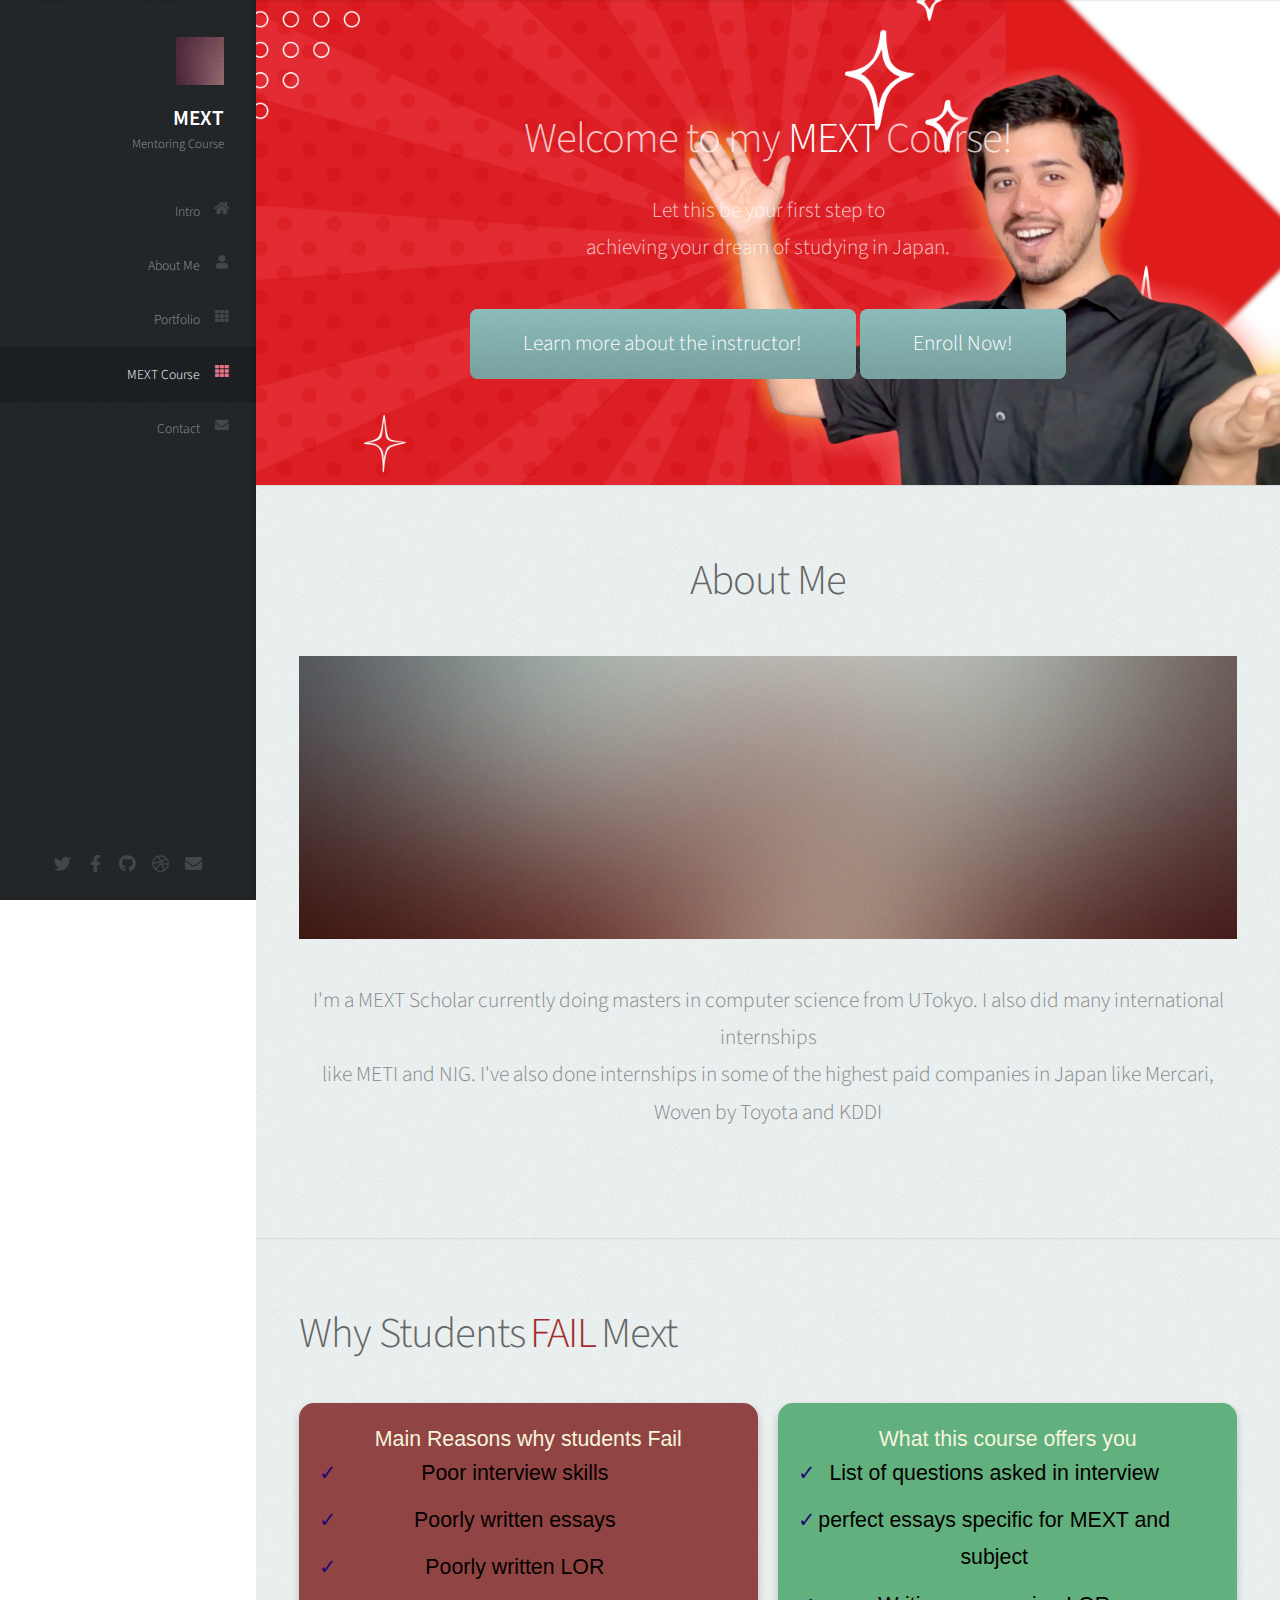
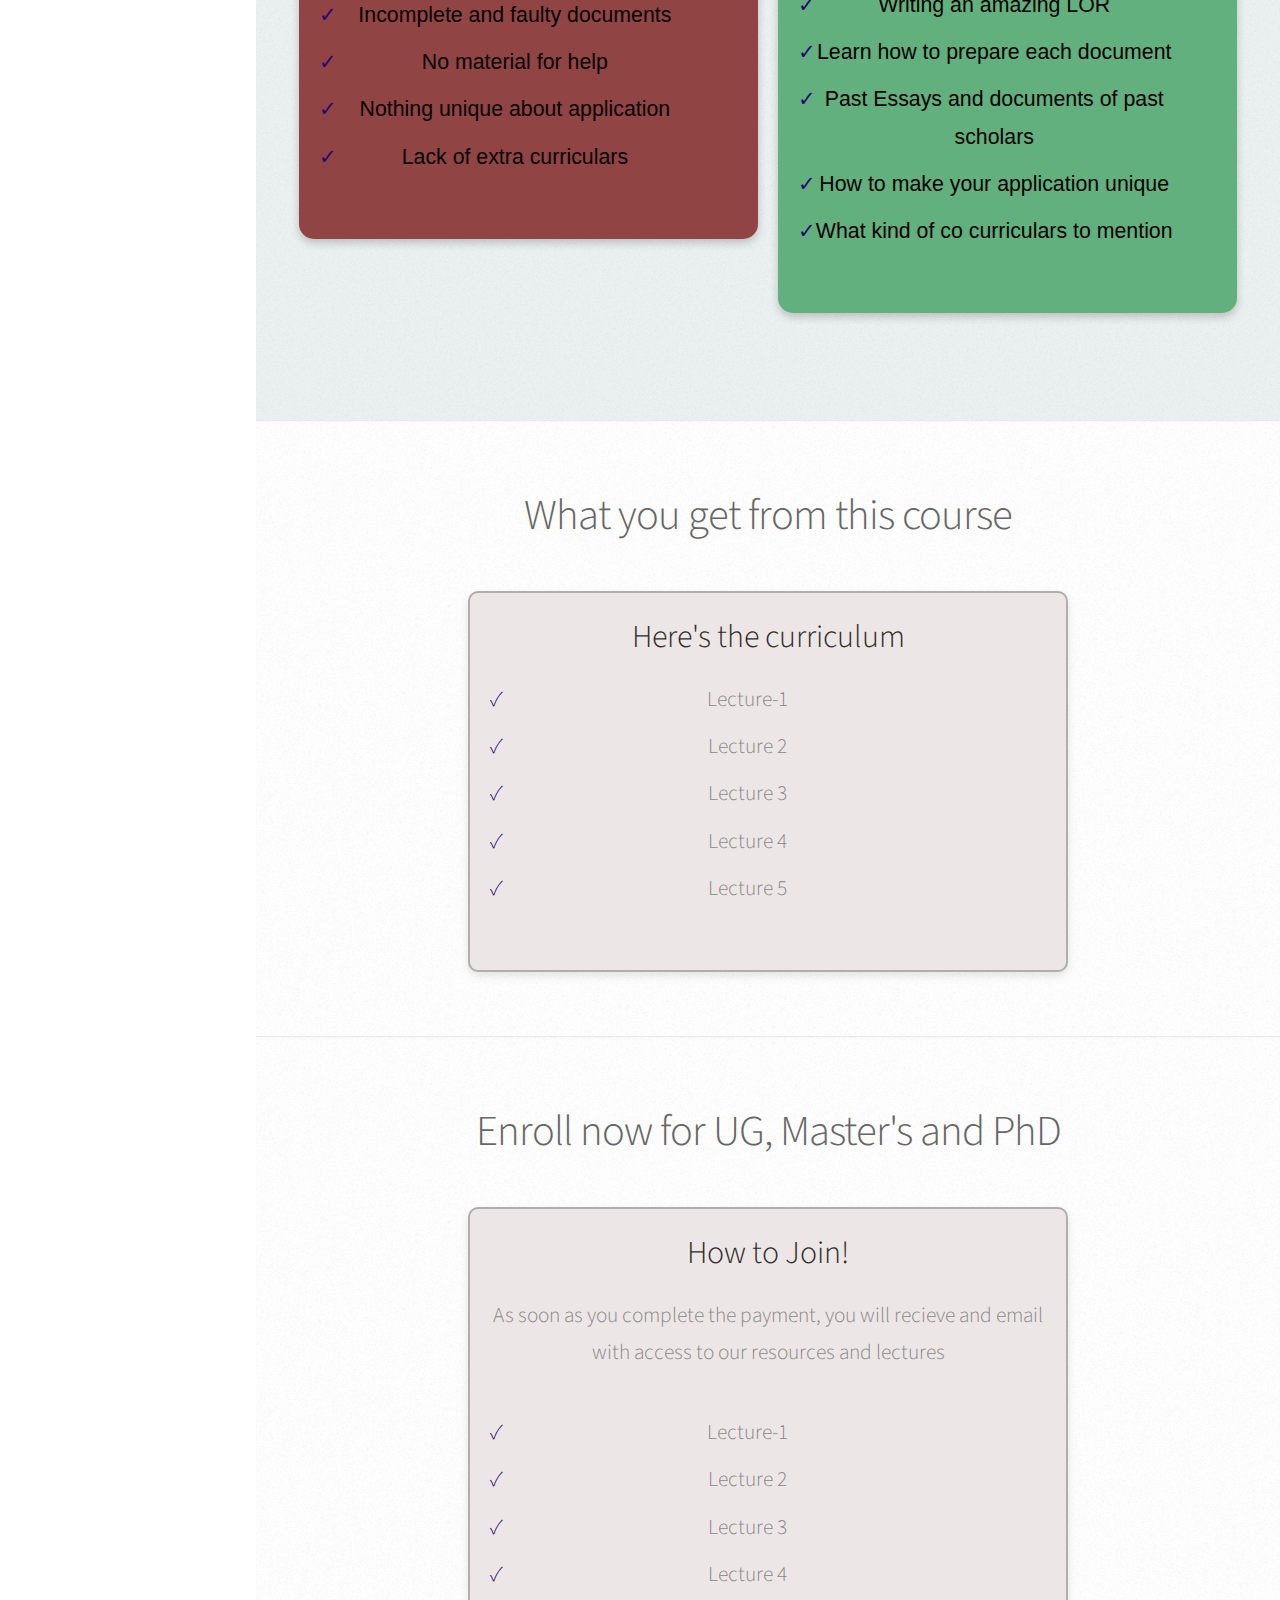
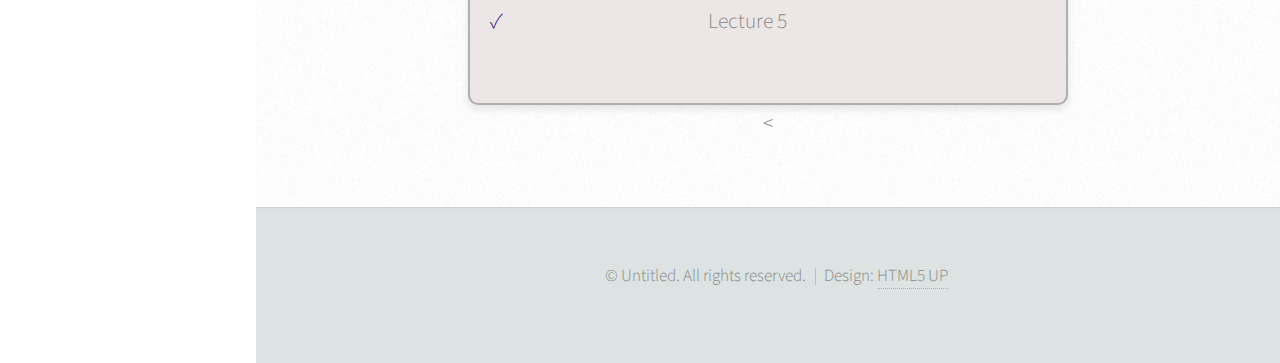
==== index.html @ 56bdb68d "initial commit" ====
<!DOCTYPE HTML>
<!--
	Prologue by HTML5 UP
	html5up.net | @ajlkn
	Free for personal and commercial use under the CCA 3.0 license (html5up.net/license)
-->
<html>
	<head>
		<title>Prologue by HTML5 UP</title>

		<meta charset="utf-8" />
		<meta name="viewport" content="width=device-width, initial-scale=1, user-scalable=no" />
		<link rel="stylesheet" href="assets/css/courses.css"/>
		<link rel="stylesheet" href="assets/css/main.css" />
	</head>
	<body class="is-preload">

		<!-- Header -->
			<div id="header">

				<div class="top">

					<!-- Logo -->
						<div id="logo">
							<span class="image avatar48"><img src="images/avatar.jpg" alt="" /></span>
							<h1 id="title">MEXT</h1>
							<p>Mentoring Course</p>
						</div>

					<!-- Nav -->
						<nav id="nav">
							<ul>
								<li><a href="#top" id="top-link"><span class="icon solid fa-home">Intro</span></a></li>
								<li><a href="#about" id="about-link"><span class="icon solid fa-user">About Me</span></a></li>
								<li><a href="#portfolio" id="portfolio-link"><span class="icon solid fa-th">Portfolio</span></a></li>
								<li><a href="#mextcourse" id="mextcourse"><span class="icon solid fa-th">MEXT Course</span></a></li>
								<li><a href="#contact" id="contact-link"><span class="icon solid fa-envelope">Contact</span></a></li>
							</ul>
						</nav>

				</div>

				<div class="bottom">

					<!-- Social Icons -->
						<ul class="icons">
							<li><a href="#" class="icon brands fa-twitter"><span class="label">Twitter</span></a></li>
							<li><a href="#" class="icon brands fa-facebook-f"><span class="label">Facebook</span></a></li>
							<li><a href="#" class="icon brands fa-github"><span class="label">Github</span></a></li>
							<li><a href="#" class="icon brands fa-dribbble"><span class="label">Dribbble</span></a></li>
							<li><a href="#" class="icon solid fa-envelope"><span class="label">Email</span></a></li>
						</ul>

				</div>

			</div>

		<!-- Main -->
			<div id="main">

				<!-- Intro -->
					<section id="top" class="one dark cover">
						<div class="container">

							<header>
								<h2 class="alt">Welcome to my <strong>MEXT</strong> Course!<br />
								 </h2>
								<p>Let this be your first step to<br />
								achieving your dream of studying in Japan.</p>
							</header>

							<footer>
								<a href="#about" class="button scrolly">Learn more about the instructor!</a> 
								<a href="#enroll" class="button scrolly">Enroll Now!</a> 
								<!--enroll now ka button-->
							</footer>

						</div>
					</section>
				
				<!-- About Me -->
				<section id="about" class="three">
					<div class="container">

						<header>
							<h2>About Me</h2>
						</header>

						<a href="#" class="image featured"><img src="images/pic08.jpg" alt="" /></a>
						<p> I'm a MEXT Scholar currently doing masters in computer science from UTokyo. I also did many international internships <br>
						like METI and NIG. I've also done internships in some of the highest paid companies in Japan like Mercari, Woven by Toyota and KDDI</p>


					</div>
				</section>

				<!-- Portfolio -->
					<!-- <section id="portfolio" class="two">
						<div class="container">

							<header>
								<h2>Buy The Course</h2>
							</header>

							<p>Vitae natoque dictum etiam semper magnis enim feugiat convallis convallis
							egestas rhoncus ridiculus in quis risus amet curabitur tempor orci penatibus.
							Tellus erat mauris ipsum fermentum etiam vivamus eget. Nunc nibh morbi quis
							fusce hendrerit lacus ridiculus.</p>

							<div class="row">
								<div class="col-4 col-12-mobile">
									<article class="item">
										<a href="#" class="image fit"><img src="images/pic02.jpg" alt="" /></a>
										<header>
											<h3>Application Form</h3>
										</header>
									</article>
									<article class="item">
										<a href="#" class="image fit"><img src="images/pic03.jpg" alt="" /></a>
										<header>
											<h3>LOR's</h3>
										</header>
									</article>
								</div>
								<div class="col-4 col-12-mobile">
									<article class="item">
										<a href="#" class="image fit"><img src="images/pic04.jpg" alt="" /></a>
										<header>
											<h3>Written exam prep</h3>
										</header>
									</article>
									<article class="item">
										<a href="#" class="image fit"><img src="images/pic05.jpg" alt="" /></a>
										<header>
											<h3>Interview prep</h3>
										</header>
									</article>
								</div>
								<div class="col-4 col-12-mobile">
									<article class="item">
										<a href="#" class="image fit"><img src="images/pic06.jpg" alt="" /></a>
										<header>
											<h3>Essays of past scholars</h3>
										</header>
									</article>
									<article class="item">
										<a href="#" class="image fit"><img src="images/pic07.jpg" alt="" /></a>
										<header>
											<h3>Doubt Sessions!</h3>
										</header>
									</article>
								</div>
							</div>

						</div>
					</section> -->
				
				<!-- Types of Courses -->
					<section id = "mextcourse"class = "three">
						<div class = "container">
							<header>
								<div class="headline-fail">
									<h2> Why Students <h2 style="color: brown;">FAIL</h2><h2>Mext </h2>
								</div>
								<br>
									<div class ="container-fail">
										<div class ="ug-course" id="ug-course-id-1" style=" background-color: rgb(145, 68, 68);">
											<h4 style="color: beige;"> Main Reasons why students Fail</h4>
											

											<div class="content">
												<ul class="checkmark-list">
													<li>Poor interview skills</li>
													<li>Poorly written essays</li>
													<li>Poorly written LOR</li>
													<li>Incomplete and faulty documents</li>
													<li>No material for help</li>
													<li>Nothing unique about application</li>
													<li>Lack of extra curriculars</li>
												</ul>
											</div>
										</div>

									

									
										<div class ="ug-course" id="ug-course-id-2" style=" background-color: rgb(97, 176, 126);">
											<h4 style="color: beige;"> What this course offers you</h4>

											<div class="content">
												<ul class="checkmark-list">
													<li>List of questions asked in interview</li>
													<li>perfect essays specific for MEXT and subject</li>
													<li>Writing an amazing LOR</li>
													<li>Learn how to prepare each document</li>
													<li>Past Essays and documents of past scholars</li>
													<li>How to make your application unique</li>
													<li>What kind of co curriculars to mention</li>
												</ul>
											</div>
										</div>
									</div>

									
									

									
								
								
								
							</header>
						</div>

					</section>

				

				<!-- Contact -->
					<!-- <section id="contact" class="four">
						<div class="container">

							<header>
								<h2>Contact</h2>
							</header>

							<p>Elementum sem parturient nulla quam placerat viverra
							mauris non cum elit tempus ullamcorper dolor. Libero rutrum ut lacinia
							donec curae mus. Eleifend id porttitor ac ultricies lobortis sem nunc
							orci ridiculus faucibus a consectetur. Porttitor curae mauris urna mi dolor.</p>

							<form method="post" action="#">
								<div class="row">
									<div class="col-6 col-12-mobile"><input type="text" name="name" placeholder="Name" /></div>
									<div class="col-6 col-12-mobile"><input type="text" name="email" placeholder="Email" /></div>
									<div class="col-12">
										<textarea name="message" placeholder="Message"></textarea>
									</div>
									<div class="col-12">
										<input type="submit" value="Send Message" />
									</div>
								</div>
							</form>

						</div>
					</section> -->

				<!-- Course Curriculum-->
					<section id = "features" class="five">
						<div class="container">
							<header>
								<h2>What you get from this course</h2>
							</header>
								
									<div class ="features-list" id="" style=" background-color: rgb(237, 230, 230);">
										<h3 style="color: rgb(45, 45, 39);"> Here's the curriculum</h3>
										

										<div class="content">
											<ul class="checkmark-list">
												<li>Lecture-1</li>
												<li>Lecture 2</li>
												<li>Lecture 3</li>
												<li>Lecture 4</li>
												<li>Lecture 5</li>
											</ul>
										</div>
									</div>
							
							
							


						</div>

						<!--also post youtube link to module 1 here-->


					</section>
				
				<!-- Enroll Now-->
					<section id ="enroll" class="six">
						<div class="container">
							<header>
								<h2>Enroll now for UG, Master's and PhD</h2>
							</header>
								
									<div class ="features-list" id="" style=" background-color: rgb(237, 230, 230);">
										<h3 style="color: rgb(45, 45, 39);"> How to Join!</h3>

										<p> As soon as you complete the payment, you will recieve and email with access to our resources and lectures</p>
										

										<div class="content">
											<ul class="checkmark-list">
												<li>Lecture-1</li>
												<li>Lecture 2</li>
												<li>Lecture 3</li>
												<li>Lecture 4</li>
												<li>Lecture 5</li>
											</ul>
										</div>
									</div>
							
							


						</div>

						<

					</section>

			</div>

		<!-- Footer -->
			<div id="footer">

				<!-- Copyright -->
					<ul class="copyright">
						<li>&copy; Untitled. All rights reserved.</li><li>Design: <a href="http://html5up.net">HTML5 UP</a></li>
					</ul>

			</div>

		<!-- Scripts -->
			<script src="assets/js/jquery.min.js"></script>
			<script src="assets/js/jquery.scrolly.min.js"></script>
			<script src="assets/js/jquery.scrollex.min.js"></script>
			<script src="assets/js/browser.min.js"></script>
			<script src="assets/js/breakpoints.min.js"></script>
			<script src="assets/js/util.js"></script>
			<script src="assets/js/main.js"></script>
			

	</body>
</html>
---- assets/css/courses.css ----
.ug-course{
            height: 60%;
            width: 50%;
            background-color: rgb(207, 203, 203);
            border-radius: 15px;
            box-shadow: 0 4px 8px rgba(0, 0, 0, 0.2);
            padding: 20px;
            color: rgb(4, 0, 0);
            font-family: Arial, sans-serif;
            justify-content: center;
            
}

.checkmark-list {
    list-style: none;
    padding: 0;
    width: 100%;
}

.headline-fail {
    display: flex;
    align-items: center;
    gap: 5px;
}

.checkmark-list li {
    height: 25%;
    width:90%;
    position: relative;
    padding-left: 15px;
    margin-bottom: 10px;
}



.checkmark-list li::before {
    content: '\2713'; /* Unicode character for check mark */
    position: absolute;
    left: 0;
    color: rgb(37, 4, 119); /* You can change the color to your preference */
}

.container-fail {
    display: flex;
    gap: 20px; /* Space between the two divs */
    justify-content: center;
    align-items: flex-start; /* Align items to the top */
}

.features-list {
    background-color: #f4f1f1f1; /* light grey shade */
    border: 2px solid #68656571; /* light border */
    border-radius: 10px; /* rounded corners */
    padding: 20px; /* space inside the box */
    max-width: 600px; /* limit the width */
    margin: 0 auto; /* center the element */
    box-shadow: 0 4px 8px rgba(0, 0, 0, 0.1); /* add subtle shadow */
    text-align: center; /* center the text */
}

.features-list h3 {
    color: beige;
    margin-bottom: 20px; /* space below the header */
}
---- assets/css/main.css ----
@import url("fontawesome-all.min.css");
@import url("https://fonts.googleapis.com/css?family=Source+Sans+Pro:300,300italic,400,600");

/*
	Prologue by HTML5 UP
	html5up.net | @ajlkn
	Free for personal and commercial use under the CCA 3.0 license (html5up.net/license)
*/

html, body, div, span, applet, object,
iframe, h1, h2, h3, h4, h5, h6, p, blockquote,
pre, a, abbr, acronym, address, big, cite,
code, del, dfn, em, img, ins, kbd, q, s, samp,
small, strike, strong, sub, sup, tt, var, b,
u, i, center, dl, dt, dd, ol, ul, li, fieldset,
form, label, legend, table, caption, tbody,
tfoot, thead, tr, th, td, article, aside,
canvas, details, embed, figure, figcaption,
footer, header, hgroup, menu, nav, output, ruby,
section, summary, time, mark, audio, video {
	margin: 0;
	padding: 0;
	border: 0;
	font-size: 100%;
	font: inherit;
	vertical-align: baseline;}

article, aside, details, figcaption, figure,
footer, header, hgroup, menu, nav, section {
	display: block;}

body {
	line-height: 1;
}

ol, ul {
	list-style: none;
}

blockquote, q {
	quotes: none;
}

	blockquote:before, blockquote:after, q:before, q:after {
		content: '';
		content: none;
	}

table {
	border-collapse: collapse;
	border-spacing: 0;
}

body {
	-webkit-text-size-adjust: none;
}

mark {
	background-color: transparent;
	color: inherit;
}

input::-moz-focus-inner {
	border: 0;
	padding: 0;
}

input, select, textarea {
	-moz-appearance: none;
	-webkit-appearance: none;
	-ms-appearance: none;
	appearance: none;
}

/* Basic */

	html {
		box-sizing: border-box;
	}

	*, *:before, *:after {
		box-sizing: inherit;
	}

	body {
		background: #fff;
		font-family: 'Source Sans Pro', sans-serif;
		font-size: 19pt;
		font-weight: 300;
		line-height: 1.75em;
		color: #888;
	}

		body.is-preload *, body.is-preload *:before, body.is-preload *:after {
			-moz-animation: none !important;
			-webkit-animation: none !important;
			-ms-animation: none !important;
			animation: none !important;
			-moz-transition: none !important;
			-webkit-transition: none !important;
			-ms-transition: none !important;
			transition: none !important;
		}

	input, textarea, select {
		font-family: 'Source Sans Pro', sans-serif;
		font-size: 19pt;
		font-weight: 300;
		line-height: 1.75em;
		color: #888;
	}

	h1, h2, h3, h4, h5, h6 {
		font-weight: 300;
		color: #666;
		line-height: 1.5em;
	}

	h1 a, h2 a, h3 a, h4 a, h5 a, h6 a {
		color: inherit;
		text-decoration: none;
	}

		h1 a strong, h2 a strong, h3 a strong, h4 a strong, h5 a strong, h6 a strong {
			color: #333;
		}

	h2 {
		font-size: 2em;
		letter-spacing: -1px;
	}

		h2.alt {
			color: #888;
		}

			h2.alt strong {
				color: #666;
			}

	h3 {
		font-size: 1.5em;
	}

	header {
		margin: 0 0 2em 0;
	}

		header > p {
			margin: 1em 0 0 0;
		}

	footer {
		margin: 2em 0 0 0;
	}

	strong, b {
		font-weight: 300;
		color: #666;
	}

	em, i {
		font-style: italic;
	}

	a {
		text-decoration: none;
		color: inherit;
		border-bottom: dotted 1px rgba(128, 128, 128, 0.5);
		-moz-transition: color 0.35s ease-in-out, border-bottom-color 0.35s ease-in-out;
		-webkit-transition: color 0.35s ease-in-out, border-bottom-color 0.35s ease-in-out;
		-ms-transition: color 0.35s ease-in-out, border-bottom-color 0.35s ease-in-out;
		transition: color 0.35s ease-in-out, border-bottom-color 0.35s ease-in-out;
		outline: 0;
	}

		a:hover {
			color: #E27689;
			border-bottom-color: rgba(255, 255, 255, 0);
		}

	sub {
		position: relative;
		top: 0.5em;
		font-size: 0.8em;
	}

	sup {
		position: relative;
		top: -0.5em;
		font-size: 0.8em;
	}

	hr {
		border: 0;
		border-top: solid 1px #ddd;
	}

	blockquote {
		border-left: solid 0.5em #ddd;
		padding: 1em 0 1em 2em;
		font-style: italic;
	}

	p, ul, ol, dl, table {
		margin-bottom: 2em;
	}

	br.clear {
		clear: both;
	}

/* Container */

	.container {
		margin: 0 auto;
		max-width: 100%;
		width: 1400px;
	}

		@media screen and (min-width: 961px) and (max-width: 1880px) {

			.container {
				width: 1200px;
			}

		}

		@media screen and (min-width: 961px) and (max-width: 1620px) {

			.container {
				width: 960px;
			}

		}

		@media screen and (min-width: 961px) and (max-width: 1320px) {

			.container {
				width: 100%;
			}

		}

		@media screen and (max-width: 960px) {

			.container {
				width: 100%;
			}

		}

		@media screen and (max-width: 736px) {

			.container {
				width: 100%;
			}

		}

/* Row */

	.row {
		display: flex;
		flex-wrap: wrap;
		box-sizing: border-box;
		align-items: stretch;
	}

		.row > * {
			box-sizing: border-box;
		}

		.row.gtr-uniform > * > :last-child {
			margin-bottom: 0;
		}

		.row.aln-left {
			justify-content: flex-start;
		}

		.row.aln-center {
			justify-content: center;
		}

		.row.aln-right {
			justify-content: flex-end;
		}

		.row.aln-top {
			align-items: flex-start;
		}

		.row.aln-middle {
			align-items: center;
		}

		.row.aln-bottom {
			align-items: flex-end;
		}

		.row > .imp {
			order: -1;
		}

		.row > .col-1 {
			width: 8.33333%;
		}

		.row > .off-1 {
			margin-left: 8.33333%;
		}

		.row > .col-2 {
			width: 16.66667%;
		}

		.row > .off-2 {
			margin-left: 16.66667%;
		}

		.row > .col-3 {
			width: 25%;
		}

		.row > .off-3 {
			margin-left: 25%;
		}

		.row > .col-4 {
			width: 33.33333%;
		}

		.row > .off-4 {
			margin-left: 33.33333%;
		}

		.row > .col-5 {
			width: 41.66667%;
		}

		.row > .off-5 {
			margin-left: 41.66667%;
		}

		.row > .col-6 {
			width: 50%;
		}

		.row > .off-6 {
			margin-left: 50%;
		}

		.row > .col-7 {
			width: 58.33333%;
		}

		.row > .off-7 {
			margin-left: 58.33333%;
		}

		.row > .col-8 {
			width: 66.66667%;
		}

		.row > .off-8 {
			margin-left: 66.66667%;
		}

		.row > .col-9 {
			width: 75%;
		}

		.row > .off-9 {
			margin-left: 75%;
		}

		.row > .col-10 {
			width: 83.33333%;
		}

		.row > .off-10 {
			margin-left: 83.33333%;
		}

		.row > .col-11 {
			width: 91.66667%;
		}

		.row > .off-11 {
			margin-left: 91.66667%;
		}

		.row > .col-12 {
			width: 100%;
		}

		.row > .off-12 {
			margin-left: 100%;
		}

		.row.gtr-0 {
			margin-top: 0px;
			margin-left: 0px;
		}

			.row.gtr-0 > * {
				padding: 0px 0 0 0px;
			}

			.row.gtr-0.gtr-uniform {
				margin-top: 0px;
			}

				.row.gtr-0.gtr-uniform > * {
					padding-top: 0px;
				}

		.row.gtr-25 {
			margin-top: -10px;
			margin-left: -10px;
		}

			.row.gtr-25 > * {
				padding: 10px 0 0 10px;
			}

			.row.gtr-25.gtr-uniform {
				margin-top: -10px;
			}

				.row.gtr-25.gtr-uniform > * {
					padding-top: 10px;
				}

		.row.gtr-50 {
			margin-top: -20px;
			margin-left: -20px;
		}

			.row.gtr-50 > * {
				padding: 20px 0 0 20px;
			}

			.row.gtr-50.gtr-uniform {
				margin-top: -20px;
			}

				.row.gtr-50.gtr-uniform > * {
					padding-top: 20px;
				}

		.row {
			margin-top: -40px;
			margin-left: -40px;
		}

			.row > * {
				padding: 40px 0 0 40px;
			}

			.row.gtr-uniform {
				margin-top: -40px;
			}

				.row.gtr-uniform > * {
					padding-top: 40px;
				}

		.row.gtr-150 {
			margin-top: -60px;
			margin-left: -60px;
		}

			.row.gtr-150 > * {
				padding: 60px 0 0 60px;
			}

			.row.gtr-150.gtr-uniform {
				margin-top: -60px;
			}

				.row.gtr-150.gtr-uniform > * {
					padding-top: 60px;
				}

		.row.gtr-200 {
			margin-top: -80px;
			margin-left: -80px;
		}

			.row.gtr-200 > * {
				padding: 80px 0 0 80px;
			}

			.row.gtr-200.gtr-uniform {
				margin-top: -80px;
			}

				.row.gtr-200.gtr-uniform > * {
					padding-top: 80px;
				}

		@media screen and (min-width: 961px) and (max-width: 1880px) {

			.row {
				display: flex;
				flex-wrap: wrap;
				box-sizing: border-box;
				align-items: stretch;
			}

				.row > * {
					box-sizing: border-box;
				}

				.row.gtr-uniform > * > :last-child {
					margin-bottom: 0;
				}

				.row.aln-left {
					justify-content: flex-start;
				}

				.row.aln-center {
					justify-content: center;
				}

				.row.aln-right {
					justify-content: flex-end;
				}

				.row.aln-top {
					align-items: flex-start;
				}

				.row.aln-middle {
					align-items: center;
				}

				.row.aln-bottom {
					align-items: flex-end;
				}

				.row > .imp-wide {
					order: -1;
				}

				.row > .col-1-wide {
					width: 8.33333%;
				}

				.row > .off-1-wide {
					margin-left: 8.33333%;
				}

				.row > .col-2-wide {
					width: 16.66667%;
				}

				.row > .off-2-wide {
					margin-left: 16.66667%;
				}

				.row > .col-3-wide {
					width: 25%;
				}

				.row > .off-3-wide {
					margin-left: 25%;
				}

				.row > .col-4-wide {
					width: 33.33333%;
				}

				.row > .off-4-wide {
					margin-left: 33.33333%;
				}

				.row > .col-5-wide {
					width: 41.66667%;
				}

				.row > .off-5-wide {
					margin-left: 41.66667%;
				}

				.row > .col-6-wide {
					width: 50%;
				}

				.row > .off-6-wide {
					margin-left: 50%;
				}

				.row > .col-7-wide {
					width: 58.33333%;
				}

				.row > .off-7-wide {
					margin-left: 58.33333%;
				}

				.row > .col-8-wide {
					width: 66.66667%;
				}

				.row > .off-8-wide {
					margin-left: 66.66667%;
				}

				.row > .col-9-wide {
					width: 75%;
				}

				.row > .off-9-wide {
					margin-left: 75%;
				}

				.row > .col-10-wide {
					width: 83.33333%;
				}

				.row > .off-10-wide {
					margin-left: 83.33333%;
				}

				.row > .col-11-wide {
					width: 91.66667%;
				}

				.row > .off-11-wide {
					margin-left: 91.66667%;
				}

				.row > .col-12-wide {
					width: 100%;
				}

				.row > .off-12-wide {
					margin-left: 100%;
				}

				.row.gtr-0 {
					margin-top: 0px;
					margin-left: 0px;
				}

					.row.gtr-0 > * {
						padding: 0px 0 0 0px;
					}

					.row.gtr-0.gtr-uniform {
						margin-top: 0px;
					}

						.row.gtr-0.gtr-uniform > * {
							padding-top: 0px;
						}

				.row.gtr-25 {
					margin-top: -10px;
					margin-left: -10px;
				}

					.row.gtr-25 > * {
						padding: 10px 0 0 10px;
					}

					.row.gtr-25.gtr-uniform {
						margin-top: -10px;
					}

						.row.gtr-25.gtr-uniform > * {
							padding-top: 10px;
						}

				.row.gtr-50 {
					margin-top: -20px;
					margin-left: -20px;
				}

					.row.gtr-50 > * {
						padding: 20px 0 0 20px;
					}

					.row.gtr-50.gtr-uniform {
						margin-top: -20px;
					}

						.row.gtr-50.gtr-uniform > * {
							padding-top: 20px;
						}

				.row {
					margin-top: -40px;
					margin-left: -40px;
				}

					.row > * {
						padding: 40px 0 0 40px;
					}

					.row.gtr-uniform {
						margin-top: -40px;
					}

						.row.gtr-uniform > * {
							padding-top: 40px;
						}

				.row.gtr-150 {
					margin-top: -60px;
					margin-left: -60px;
				}

					.row.gtr-150 > * {
						padding: 60px 0 0 60px;
					}

					.row.gtr-150.gtr-uniform {
						margin-top: -60px;
					}

						.row.gtr-150.gtr-uniform > * {
							padding-top: 60px;
						}

				.row.gtr-200 {
					margin-top: -80px;
					margin-left: -80px;
				}

					.row.gtr-200 > * {
						padding: 80px 0 0 80px;
					}

					.row.gtr-200.gtr-uniform {
						margin-top: -80px;
					}

						.row.gtr-200.gtr-uniform > * {
							padding-top: 80px;
						}

		}

		@media screen and (min-width: 961px) and (max-width: 1620px) {

			.row {
				display: flex;
				flex-wrap: wrap;
				box-sizing: border-box;
				align-items: stretch;
			}

				.row > * {
					box-sizing: border-box;
				}

				.row.gtr-uniform > * > :last-child {
					margin-bottom: 0;
				}

				.row.aln-left {
					justify-content: flex-start;
				}

				.row.aln-center {
					justify-content: center;
				}

				.row.aln-right {
					justify-content: flex-end;
				}

				.row.aln-top {
					align-items: flex-start;
				}

				.row.aln-middle {
					align-items: center;
				}

				.row.aln-bottom {
					align-items: flex-end;
				}

				.row > .imp-normal {
					order: -1;
				}

				.row > .col-1-normal {
					width: 8.33333%;
				}

				.row > .off-1-normal {
					margin-left: 8.33333%;
				}

				.row > .col-2-normal {
					width: 16.66667%;
				}

				.row > .off-2-normal {
					margin-left: 16.66667%;
				}

				.row > .col-3-normal {
					width: 25%;
				}

				.row > .off-3-normal {
					margin-left: 25%;
				}

				.row > .col-4-normal {
					width: 33.33333%;
				}

				.row > .off-4-normal {
					margin-left: 33.33333%;
				}

				.row > .col-5-normal {
					width: 41.66667%;
				}

				.row > .off-5-normal {
					margin-left: 41.66667%;
				}

				.row > .col-6-normal {
					width: 50%;
				}

				.row > .off-6-normal {
					margin-left: 50%;
				}

				.row > .col-7-normal {
					width: 58.33333%;
				}

				.row > .off-7-normal {
					margin-left: 58.33333%;
				}

				.row > .col-8-normal {
					width: 66.66667%;
				}

				.row > .off-8-normal {
					margin-left: 66.66667%;
				}

				.row > .col-9-normal {
					width: 75%;
				}

				.row > .off-9-normal {
					margin-left: 75%;
				}

				.row > .col-10-normal {
					width: 83.33333%;
				}

				.row > .off-10-normal {
					margin-left: 83.33333%;
				}

				.row > .col-11-normal {
					width: 91.66667%;
				}

				.row > .off-11-normal {
					margin-left: 91.66667%;
				}

				.row > .col-12-normal {
					width: 100%;
				}

				.row > .off-12-normal {
					margin-left: 100%;
				}

				.row.gtr-0 {
					margin-top: 0px;
					margin-left: 0px;
				}

					.row.gtr-0 > * {
						padding: 0px 0 0 0px;
					}

					.row.gtr-0.gtr-uniform {
						margin-top: 0px;
					}

						.row.gtr-0.gtr-uniform > * {
							padding-top: 0px;
						}

				.row.gtr-25 {
					margin-top: -10px;
					margin-left: -10px;
				}

					.row.gtr-25 > * {
						padding: 10px 0 0 10px;
					}

					.row.gtr-25.gtr-uniform {
						margin-top: -10px;
					}

						.row.gtr-25.gtr-uniform > * {
							padding-top: 10px;
						}

				.row.gtr-50 {
					margin-top: -20px;
					margin-left: -20px;
				}

					.row.gtr-50 > * {
						padding: 20px 0 0 20px;
					}

					.row.gtr-50.gtr-uniform {
						margin-top: -20px;
					}

						.row.gtr-50.gtr-uniform > * {
							padding-top: 20px;
						}

				.row {
					margin-top: -40px;
					margin-left: -40px;
				}

					.row > * {
						padding: 40px 0 0 40px;
					}

					.row.gtr-uniform {
						margin-top: -40px;
					}

						.row.gtr-uniform > * {
							padding-top: 40px;
						}

				.row.gtr-150 {
					margin-top: -60px;
					margin-left: -60px;
				}

					.row.gtr-150 > * {
						padding: 60px 0 0 60px;
					}

					.row.gtr-150.gtr-uniform {
						margin-top: -60px;
					}

						.row.gtr-150.gtr-uniform > * {
							padding-top: 60px;
						}

				.row.gtr-200 {
					margin-top: -80px;
					margin-left: -80px;
				}

					.row.gtr-200 > * {
						padding: 80px 0 0 80px;
					}

					.row.gtr-200.gtr-uniform {
						margin-top: -80px;
					}

						.row.gtr-200.gtr-uniform > * {
							padding-top: 80px;
						}

		}

		@media screen and (min-width: 961px) and (max-width: 1320px) {

			.row {
				display: flex;
				flex-wrap: wrap;
				box-sizing: border-box;
				align-items: stretch;
			}

				.row > * {
					box-sizing: border-box;
				}

				.row.gtr-uniform > * > :last-child {
					margin-bottom: 0;
				}

				.row.aln-left {
					justify-content: flex-start;
				}

				.row.aln-center {
					justify-content: center;
				}

				.row.aln-right {
					justify-content: flex-end;
				}

				.row.aln-top {
					align-items: flex-start;
				}

				.row.aln-middle {
					align-items: center;
				}

				.row.aln-bottom {
					align-items: flex-end;
				}

				.row > .imp-narrow {
					order: -1;
				}

				.row > .col-1-narrow {
					width: 8.33333%;
				}

				.row > .off-1-narrow {
					margin-left: 8.33333%;
				}

				.row > .col-2-narrow {
					width: 16.66667%;
				}

				.row > .off-2-narrow {
					margin-left: 16.66667%;
				}

				.row > .col-3-narrow {
					width: 25%;
				}

				.row > .off-3-narrow {
					margin-left: 25%;
				}

				.row > .col-4-narrow {
					width: 33.33333%;
				}

				.row > .off-4-narrow {
					margin-left: 33.33333%;
				}

				.row > .col-5-narrow {
					width: 41.66667%;
				}

				.row > .off-5-narrow {
					margin-left: 41.66667%;
				}

				.row > .col-6-narrow {
					width: 50%;
				}

				.row > .off-6-narrow {
					margin-left: 50%;
				}

				.row > .col-7-narrow {
					width: 58.33333%;
				}

				.row > .off-7-narrow {
					margin-left: 58.33333%;
				}

				.row > .col-8-narrow {
					width: 66.66667%;
				}

				.row > .off-8-narrow {
					margin-left: 66.66667%;
				}

				.row > .col-9-narrow {
					width: 75%;
				}

				.row > .off-9-narrow {
					margin-left: 75%;
				}

				.row > .col-10-narrow {
					width: 83.33333%;
				}

				.row > .off-10-narrow {
					margin-left: 83.33333%;
				}

				.row > .col-11-narrow {
					width: 91.66667%;
				}

				.row > .off-11-narrow {
					margin-left: 91.66667%;
				}

				.row > .col-12-narrow {
					width: 100%;
				}

				.row > .off-12-narrow {
					margin-left: 100%;
				}

				.row.gtr-0 {
					margin-top: 0px;
					margin-left: 0px;
				}

					.row.gtr-0 > * {
						padding: 0px 0 0 0px;
					}

					.row.gtr-0.gtr-uniform {
						margin-top: 0px;
					}

						.row.gtr-0.gtr-uniform > * {
							padding-top: 0px;
						}

				.row.gtr-25 {
					margin-top: -5px;
					margin-left: -5px;
				}

					.row.gtr-25 > * {
						padding: 5px 0 0 5px;
					}

					.row.gtr-25.gtr-uniform {
						margin-top: -5px;
					}

						.row.gtr-25.gtr-uniform > * {
							padding-top: 5px;
						}

				.row.gtr-50 {
					margin-top: -10px;
					margin-left: -10px;
				}

					.row.gtr-50 > * {
						padding: 10px 0 0 10px;
					}

					.row.gtr-50.gtr-uniform {
						margin-top: -10px;
					}

						.row.gtr-50.gtr-uniform > * {
							padding-top: 10px;
						}

				.row {
					margin-top: -20px;
					margin-left: -20px;
				}

					.row > * {
						padding: 20px 0 0 20px;
					}

					.row.gtr-uniform {
						margin-top: -20px;
					}

						.row.gtr-uniform > * {
							padding-top: 20px;
						}

				.row.gtr-150 {
					margin-top: -30px;
					margin-left: -30px;
				}

					.row.gtr-150 > * {
						padding: 30px 0 0 30px;
					}

					.row.gtr-150.gtr-uniform {
						margin-top: -30px;
					}

						.row.gtr-150.gtr-uniform > * {
							padding-top: 30px;
						}

				.row.gtr-200 {
					margin-top: -40px;
					margin-left: -40px;
				}

					.row.gtr-200 > * {
						padding: 40px 0 0 40px;
					}

					.row.gtr-200.gtr-uniform {
						margin-top: -40px;
					}

						.row.gtr-200.gtr-uniform > * {
							padding-top: 40px;
						}

		}

		@media screen and (max-width: 960px) {

			.row {
				display: flex;
				flex-wrap: wrap;
				box-sizing: border-box;
				align-items: stretch;
			}

				.row > * {
					box-sizing: border-box;
				}

				.row.gtr-uniform > * > :last-child {
					margin-bottom: 0;
				}

				.row.aln-left {
					justify-content: flex-start;
				}

				.row.aln-center {
					justify-content: center;
				}

				.row.aln-right {
					justify-content: flex-end;
				}

				.row.aln-top {
					align-items: flex-start;
				}

				.row.aln-middle {
					align-items: center;
				}

				.row.aln-bottom {
					align-items: flex-end;
				}

				.row > .imp-narrower {
					order: -1;
				}

				.row > .col-1-narrower {
					width: 8.33333%;
				}

				.row > .off-1-narrower {
					margin-left: 8.33333%;
				}

				.row > .col-2-narrower {
					width: 16.66667%;
				}

				.row > .off-2-narrower {
					margin-left: 16.66667%;
				}

				.row > .col-3-narrower {
					width: 25%;
				}

				.row > .off-3-narrower {
					margin-left: 25%;
				}

				.row > .col-4-narrower {
					width: 33.33333%;
				}

				.row > .off-4-narrower {
					margin-left: 33.33333%;
				}

				.row > .col-5-narrower {
					width: 41.66667%;
				}

				.row > .off-5-narrower {
					margin-left: 41.66667%;
				}

				.row > .col-6-narrower {
					width: 50%;
				}

				.row > .off-6-narrower {
					margin-left: 50%;
				}

				.row > .col-7-narrower {
					width: 58.33333%;
				}

				.row > .off-7-narrower {
					margin-left: 58.33333%;
				}

				.row > .col-8-narrower {
					width: 66.66667%;
				}

				.row > .off-8-narrower {
					margin-left: 66.66667%;
				}

				.row > .col-9-narrower {
					width: 75%;
				}

				.row > .off-9-narrower {
					margin-left: 75%;
				}

				.row > .col-10-narrower {
					width: 83.33333%;
				}

				.row > .off-10-narrower {
					margin-left: 83.33333%;
				}

				.row > .col-11-narrower {
					width: 91.66667%;
				}

				.row > .off-11-narrower {
					margin-left: 91.66667%;
				}

				.row > .col-12-narrower {
					width: 100%;
				}

				.row > .off-12-narrower {
					margin-left: 100%;
				}

				.row.gtr-0 {
					margin-top: 0px;
					margin-left: 0px;
				}

					.row.gtr-0 > * {
						padding: 0px 0 0 0px;
					}

					.row.gtr-0.gtr-uniform {
						margin-top: 0px;
					}

						.row.gtr-0.gtr-uniform > * {
							padding-top: 0px;
						}

				.row.gtr-25 {
					margin-top: -5px;
					margin-left: -5px;
				}

					.row.gtr-25 > * {
						padding: 5px 0 0 5px;
					}

					.row.gtr-25.gtr-uniform {
						margin-top: -5px;
					}

						.row.gtr-25.gtr-uniform > * {
							padding-top: 5px;
						}

				.row.gtr-50 {
					margin-top: -10px;
					margin-left: -10px;
				}

					.row.gtr-50 > * {
						padding: 10px 0 0 10px;
					}

					.row.gtr-50.gtr-uniform {
						margin-top: -10px;
					}

						.row.gtr-50.gtr-uniform > * {
							padding-top: 10px;
						}

				.row {
					margin-top: -20px;
					margin-left: -20px;
				}

					.row > * {
						padding: 20px 0 0 20px;
					}

					.row.gtr-uniform {
						margin-top: -20px;
					}

						.row.gtr-uniform > * {
							padding-top: 20px;
						}

				.row.gtr-150 {
					margin-top: -30px;
					margin-left: -30px;
				}

					.row.gtr-150 > * {
						padding: 30px 0 0 30px;
					}

					.row.gtr-150.gtr-uniform {
						margin-top: -30px;
					}

						.row.gtr-150.gtr-uniform > * {
							padding-top: 30px;
						}

				.row.gtr-200 {
					margin-top: -40px;
					margin-left: -40px;
				}

					.row.gtr-200 > * {
						padding: 40px 0 0 40px;
					}

					.row.gtr-200.gtr-uniform {
						margin-top: -40px;
					}

						.row.gtr-200.gtr-uniform > * {
							padding-top: 40px;
						}

		}

		@media screen and (max-width: 736px) {

			.row {
				display: flex;
				flex-wrap: wrap;
				box-sizing: border-box;
				align-items: stretch;
			}

				.row > * {
					box-sizing: border-box;
				}

				.row.gtr-uniform > * > :last-child {
					margin-bottom: 0;
				}

				.row.aln-left {
					justify-content: flex-start;
				}

				.row.aln-center {
					justify-content: center;
				}

				.row.aln-right {
					justify-content: flex-end;
				}

				.row.aln-top {
					align-items: flex-start;
				}

				.row.aln-middle {
					align-items: center;
				}

				.row.aln-bottom {
					align-items: flex-end;
				}

				.row > .imp-mobile {
					order: -1;
				}

				.row > .col-1-mobile {
					width: 8.33333%;
				}

				.row > .off-1-mobile {
					margin-left: 8.33333%;
				}

				.row > .col-2-mobile {
					width: 16.66667%;
				}

				.row > .off-2-mobile {
					margin-left: 16.66667%;
				}

				.row > .col-3-mobile {
					width: 25%;
				}

				.row > .off-3-mobile {
					margin-left: 25%;
				}

				.row > .col-4-mobile {
					width: 33.33333%;
				}

				.row > .off-4-mobile {
					margin-left: 33.33333%;
				}

				.row > .col-5-mobile {
					width: 41.66667%;
				}

				.row > .off-5-mobile {
					margin-left: 41.66667%;
				}

				.row > .col-6-mobile {
					width: 50%;
				}

				.row > .off-6-mobile {
					margin-left: 50%;
				}

				.row > .col-7-mobile {
					width: 58.33333%;
				}

				.row > .off-7-mobile {
					margin-left: 58.33333%;
				}

				.row > .col-8-mobile {
					width: 66.66667%;
				}

				.row > .off-8-mobile {
					margin-left: 66.66667%;
				}

				.row > .col-9-mobile {
					width: 75%;
				}

				.row > .off-9-mobile {
					margin-left: 75%;
				}

				.row > .col-10-mobile {
					width: 83.33333%;
				}

				.row > .off-10-mobile {
					margin-left: 83.33333%;
				}

				.row > .col-11-mobile {
					width: 91.66667%;
				}

				.row > .off-11-mobile {
					margin-left: 91.66667%;
				}

				.row > .col-12-mobile {
					width: 100%;
				}

				.row > .off-12-mobile {
					margin-left: 100%;
				}

				.row.gtr-0 {
					margin-top: 0px;
					margin-left: 0px;
				}

					.row.gtr-0 > * {
						padding: 0px 0 0 0px;
					}

					.row.gtr-0.gtr-uniform {
						margin-top: 0px;
					}

						.row.gtr-0.gtr-uniform > * {
							padding-top: 0px;
						}

				.row.gtr-25 {
					margin-top: -5px;
					margin-left: -5px;
				}

					.row.gtr-25 > * {
						padding: 5px 0 0 5px;
					}

					.row.gtr-25.gtr-uniform {
						margin-top: -5px;
					}

						.row.gtr-25.gtr-uniform > * {
							padding-top: 5px;
						}

				.row.gtr-50 {
					margin-top: -10px;
					margin-left: -10px;
				}

					.row.gtr-50 > * {
						padding: 10px 0 0 10px;
					}

					.row.gtr-50.gtr-uniform {
						margin-top: -10px;
					}

						.row.gtr-50.gtr-uniform > * {
							padding-top: 10px;
						}

				.row {
					margin-top: -20px;
					margin-left: -20px;
				}

					.row > * {
						padding: 20px 0 0 20px;
					}

					.row.gtr-uniform {
						margin-top: -20px;
					}

						.row.gtr-uniform > * {
							padding-top: 20px;
						}

				.row.gtr-150 {
					margin-top: -30px;
					margin-left: -30px;
				}

					.row.gtr-150 > * {
						padding: 30px 0 0 30px;
					}

					.row.gtr-150.gtr-uniform {
						margin-top: -30px;
					}

						.row.gtr-150.gtr-uniform > * {
							padding-top: 30px;
						}

				.row.gtr-200 {
					margin-top: -40px;
					margin-left: -40px;
				}

					.row.gtr-200 > * {
						padding: 40px 0 0 40px;
					}

					.row.gtr-200.gtr-uniform {
						margin-top: -40px;
					}

						.row.gtr-200.gtr-uniform > * {
							padding-top: 40px;
						}

		}

/* Sections/Article */

	section, article {
		margin-bottom: 3em;
	}

		section > :last-child,
		section > .container, section:last-child, article > :last-child,
		article > .container, article:last-child {
			margin-bottom: 0;
		}

		.row > section, .row > article {
			margin-bottom: 0;
		}

/* Image */

	.image {
		display: inline-block;
		border: 0;
	}

		.image img {
			display: block;
			width: 100%;
		}

		.image.avatar48 {
			width: 48px;
			height: 48px;
			background: #f00;
		}

			.image.avatar48 img {
				width: 48px;
				height: 48px;
			}

		.image.fit {
			display: block;
			width: 100%;
		}

		.image.featured {
			display: block;
			width: 100%;
			margin: 0 0 2em 0;
		}

		.image.left {
			float: left;
			margin: 0 2em 2em 0;
		}

		.image.centered {
			display: block;
			margin: 0 0 2em 0;
		}

			.image.centered img {
				margin: 0 auto;
				width: auto;
			}

/* List */

	ul {
		list-style: disc;
		padding-left: 1em;
	}

		ul li {
			padding-left: 0.5em;
		}

	ol {
		list-style: decimal;
		padding-left: 1.25em;
	}

		ol li {
			padding-left: 0.25em;
		}

/* Icons */

	ul.icons {
		cursor: default;
		list-style: none;
		padding-left: 0;
	}

		ul.icons li {
			display: inline-block;
			padding-left: 0;
		}

		ul.icons a {
			display: inline-block;
			width: 2em;
			height: 2em;
			line-height: 2em;
			text-align: center;
			border: 0;
		}

/* Form */

	form label {
		display: block;
		text-align: left;
		margin-bottom: 0.5em;
	}

	form input[type="text"],
	form input[type="email"],
	form input[type="password"],
	form select,
	form textarea {
		position: relative;
		-webkit-appearance: none;
		display: block;
		border: 0;
		outline: 0;
		background: #fff;
		background: rgba(255, 255, 255, 0.75);
		width: 100%;
		border-radius: 0.35em;
		padding: 0.75em 1em 0.75em 1em;
		box-shadow: inset 0 0.1em 0.1em 0 rgba(0, 0, 0, 0.05);
		border: solid 1px rgba(0, 0, 0, 0.15);
		-moz-transition: all 0.35s ease-in-out;
		-webkit-transition: all 0.35s ease-in-out;
		-ms-transition: all 0.35s ease-in-out;
		transition: all 0.35s ease-in-out;
	}

		form input[type="text"]:focus,
		form input[type="email"]:focus,
		form input[type="password"]:focus,
		form select:focus,
		form textarea:focus {
			box-shadow: 0 0 2px 1px #8ebebc;
			background: #fff;
		}

	form input[type="text"],
	form input[type="email"],
	form input[type="password"],
	form select {
		line-height: 1.25em;
	}

	form textarea {
		min-height: 14em;
	}

	form ::-webkit-input-placeholder {
		color: #555 !important;
	}

	form :-moz-placeholder {
		color: #555 !important;
	}

	form ::-moz-placeholder {
		color: #555 !important;
	}

	form :-ms-input-placeholder {
		color: #555 !important;
	}

	form ::-moz-focus-inner {
		border: 0;
	}

/* Table */

	table {
		width: 100%;
		text-align: left;
	}

		table tbody tr:nth-child(2n+2) {
			background: #f4f4f4;
		}

		table td {
			padding: 0.5em 1em 0.5em 1em;
		}

		table th {
			text-align: left;
			padding: 0.5em 1em 0.5em 1em;
			color: #fff;
			background: #222729 url("images/overlay.png");
		}

		table thead {
			background: #444;
			color: #fff;
		}

		table tfoot {
			background: #eee;
		}

/* Button */

	input[type="button"],
	input[type="submit"],
	input[type="reset"],
	button,
	.button {
		position: relative;
		display: inline-block;
		border-radius: 0.35em;
		color: #fff !important;
		text-decoration: none;
		padding: 0.75em 2.5em 0.75em 2.5em;
		background-color: #8ebebc;
		border: 0;
		cursor: pointer;
		background-image: -moz-linear-gradient(top, rgba(0, 0, 0, 0), rgba(0, 0, 0, 0.15)), url("images/overlay.png");
		background-image: -webkit-linear-gradient(top, rgba(0, 0, 0, 0), rgba(0, 0, 0, 0.15)), url("images/overlay.png");
		background-image: -ms-linear-gradient(top, rgba(0, 0, 0, 0), rgba(0, 0, 0, 0.15)), url("images/overlay.png");
		background-image: linear-gradient(top, rgba(0, 0, 0, 0), rgba(0, 0, 0, 0.15)), url("images/overlay.png");
		-moz-transition: background-color 0.35s ease-in-out;
		-webkit-transition: background-color 0.35s ease-in-out;
		-ms-transition: background-color 0.35s ease-in-out;
		transition: background-color 0.35s ease-in-out;
	}

		input[type="button"]:hover,
		input[type="submit"]:hover,
		input[type="reset"]:hover,
		button:hover,
		.button:hover {
			background-color: #9ececc;
		}

		input[type="button"]:active,
		input[type="submit"]:active,
		input[type="reset"]:active,
		button:active,
		.button:active {
			background-color: #7eaeac;
		}

/* Item */

	.item {
		box-shadow: 0 0.05em 0.15em 0 rgba(0, 0, 0, 0.05);
		margin-bottom: 40px;
	}

		.item header {
			background: #fff;
			margin: 0;
			padding: 1em 0 1em 0;
			font-size: 0.8em;
		}

			.item header h3 {
				font-size: 1em;
			}

/* Icons */

	.icon {
		text-decoration: none;
		text-decoration: none;
	}

		.icon:before {
			-moz-osx-font-smoothing: grayscale;
			-webkit-font-smoothing: antialiased;
			display: inline-block;
			font-style: normal;
			font-variant: normal;
			text-rendering: auto;
			line-height: 1;
			text-transform: none !important;
			font-family: 'Font Awesome 5 Free';
			font-weight: 400;
		}

		.icon:before {
			line-height: inherit;
		}

		.icon > .label {
			display: none;
		}

		.icon.solid:before {
			font-weight: 900;
		}

		.icon.brands:before {
			font-family: 'Font Awesome 5 Brands';
		}

/* Header */

	#header {
		display: -moz-flex;
		display: -webkit-flex;
		display: -ms-flex;
		display: flex;
		-moz-flex-direction: column;
		-webkit-flex-direction: column;
		-ms-flex-direction: column;
		flex-direction: column;
		-moz-justify-content: space-between;
		-webkit-justify-content: space-between;
		-ms-justify-content: space-between;
		justify-content: space-between;
		background: #222629 url("images/overlay.png");
		box-shadow: inset -0.25em 0 0.25em 0 rgba(0, 0, 0, 0.1);
		color: #fff;
		height: 100%;
		left: 0;
		overflow-y: auto;
		position: fixed;
		text-align: right;
		top: 0;
		width: 375px;
	}

		#header .top {
			-moz-flex-grow: 1;
			-webkit-flex-grow: 1;
			-ms-flex-grow: 1;
			flex-grow: 1;
		}

		#header .bottom {
			-moz-flex-shrink: 0;
			-webkit-flex-shrink: 0;
			-ms-flex-shrink: 0;
			flex-shrink: 0;
			padding: 1.5em 0 0.75em 0;
		}

			#header .bottom > :last-child {
				margin-bottom: 0;
			}

		#header .icons {
			font-size: 0.8em;
			text-align: center;
		}

			#header .icons a {
				color: #41484c;
				-moz-transition: color 0.35s ease-in-out;
				-webkit-transition: color 0.35s ease-in-out;
				-ms-transition: color 0.35s ease-in-out;
				transition: color 0.35s ease-in-out;
			}

				#header .icons a:hover {
					color: #fff;
				}

	#logo {
		position: relative;
		margin: 1.75em 1.5em 1.5em 1.5em;
		min-height: 48px;
		cursor: default;
	}

		#logo h1 {
			position: relative;
			color: #fff;
			font-weight: 600;
			font-size: 1em;
			line-height: 1em;
		}

		#logo p {
			position: relative;
			display: block;
			font-size: 0.6em;
			color: rgba(255, 255, 255, 0.5);
			line-height: 1.25em;
			margin: 0.5em 0 0 0;
		}

		#logo .image {
			position: absolute;
			left: 0;
			top: 0;
		}

	#nav ul {
		list-style: none;
		padding-left: 0;
		margin-bottom: 0;
	}

		#nav ul li {
			padding-left: 0;
		}

			#nav ul li a {
				display: block;
				padding: 0.5em 1.5em 0.5em 1.5em;
				color: rgba(255, 255, 255, 0.5);
				text-decoration: none;
				outline: 0;
				border: 0;
				-moz-transition: none;
				-webkit-transition: none;
				-ms-transition: none;
				transition: none;
			}

				#nav ul li a span {
					position: relative;
					display: block;
					font-size: 0.8em;
				}

					#nav ul li a span:before {
						position: absolute;
						left: 0;
						color: #41484c;
						text-align: center;
						width: 1.25em;
						line-height: 1.75em;
					}

				#nav ul li a.active {
					background: rgba(0, 0, 0, 0.15);
					box-shadow: inset 0 0 0.25em 0 rgba(0, 0, 0, 0.125);
					color: #fff;
				}

					#nav ul li a.active span:before {
						color: #e27689;
					}

/* Footer */

	#footer {
		margin-left: 375px;
		text-align: center;
		background-color: #dce3e2;
		padding: 3em 0 4em 0;
		box-shadow: inset 0 1px 0 0 rgba(0, 0, 0, 0.05), inset 0 0.1em 0.1em 0 rgba(0, 0, 0, 0.025);
		font-size: 0.8em;
	}

		#footer .copyright {
			cursor: default;
			margin: 0;
		}

			#footer .copyright li {
				display: inline-block;
				line-height: 1em;
				border-left: solid 1px rgba(128, 128, 128, 0.35);
				padding: 0 0 0 0.5em;
				margin: 0 0 0 0.5em;
			}

				#footer .copyright li:first-child {
					border-left: 0;
					padding-left: 0;
					margin-left: 0;
				}

/* Main */

	#main {
		margin-left: 375px;
	}

		#main > section {
			margin: 0;
			overflow: hidden;
			padding: 4em 0;
			box-shadow: inset 0 1px 0 0 rgba(0, 0, 0, 0.05), inset 0 0.1em 0.1em 0 rgba(0, 0, 0, 0.025);
			text-align: center;
			background-image: url("images/overlay.png");
		}

			#main > section.dark {
				color: #ddd;
				color: rgba(255, 255, 255, 0.75);
			}

				#main > section.dark h2, #main > section.dark h3, #main > section.dark h4, #main > section.dark h5, #main > section.dark h6 {
					color: inherit;
				}

				#main > section.dark strong {
					color: #fff;
					border-color: inherit;
				}

				#main > section.dark a {
					color: #fff;
					border-color: inherit;
				}

					#main > section.dark a:hover {
						border-bottom-color: rgba(255, 255, 255, 0);
					}

			#main > section.cover {
				padding: 10em 0;
				background-size: cover;
				background-position: center center;
			}

			#main > section.one {
				background-color: #81918E;
				background-image: url("../../images/cover-page.png");
			}

			#main > section.two {
				background-color: #f5fafa;
			}

			#main > section.three {
				background-color: #ecf1f1;
			}

			#main > section.four {
				background-color: #e8edec;
			}

/* Wide */

	@media screen and (min-width: 961px) and (max-width: 1880px) {

		/* Basic */

			body, input, textarea, select {
				font-size: 17pt;
			}

		/* Header */

			#header {
				width: 300px;
			}

		/* Footer */

			#footer {
				margin-left: 300px;
			}

		/* Main */

			#main {
				margin-left: 300px;
			}

	}

/* Normal */

	@media screen and (min-width: 961px) and (max-width: 1620px) {

		/* Main */

			#main > section {
				padding: 3em 0;
			}

			#main section.cover {
				padding: 5em 0;
			}

	}

/* Narrow */

	@media screen and (min-width: 961px) and (max-width: 1320px) {

		/* Basic */

			body, input, textarea, select {
				font-size: 16pt;
			}

			.container {
				padding: 0 2em 0 2em;
			}

		/* Icons */

			ul.icons li a {
				width: 1.75em;
			}

		/* Item */

			.item {
				margin-bottom: 20px;
			}

		/* Header */

			#header {
				width: 20%;
			}

			#logo .image {
				position: relative;
				margin: 0 0 0.5em 0;
			}

			#nav ul li a {
				font-size: 0.8em;
				padding-top: 0.5em;
				padding-bottom: 0.5em;
			}

				#nav ul li a span {
					padding-right: 2.25em;
				}

					#nav ul li a span:before {
						left: 100%;
						margin-left: -1.25em;
						line-height: 2.25em;
					}

		/* Footer */

			#footer {
				margin-left: 20%;
			}

		/* Main */

			#main {
				margin-left: 20%;
			}

	}

/* Narrower */

	#headerToggle {
		display: none;
	}

	@media screen and (max-width: 960px) {

		/* Basic */

			html, body {
				overflow-x: hidden;
			}

			body, input, textarea, select {
				font-size: 16pt;
			}

			header br {
				display: none;
			}

			.container {
				padding: 0 2em 0 2em;
			}

		/* Item */

			.item {
				margin-bottom: 15px;
			}

		/* Icons */

			ul.icons a {
				width: 1.75em;
				font-size: 1.25em;
			}

		/* Header */

			#header {
				-moz-backface-visibility: hidden;
				-webkit-backface-visibility: hidden;
				-ms-backface-visibility: hidden;
				backface-visibility: hidden;
				-moz-transform: translateX(-275px);
				-webkit-transform: translateX(-275px);
				-ms-transform: translateX(-275px);
				transform: translateX(-275px);
				-moz-transition: -moz-transform 0.5s ease;
				-webkit-transition: -webkit-transform 0.5s ease;
				-ms-transition: -ms-transform 0.5s ease;
				transition: transform 0.5s ease;
				-webkit-overflow-scrolling: touch;
				display: block;
				height: 100%;
				left: 0;
				overflow-y: auto;
				position: fixed;
				top: 0;
				width: 275px;
				z-index: 10002;
				width: 275px;
				background: #222729 url("images/overlay.png");
				box-shadow: inset -0.25em 0 0.25em 0 rgba(0, 0, 0, 0.125);
			}

				#header .top {
					position: relative;
				}

				#header .bottom {
					border-top: solid 1px rgba(255, 255, 255, 0.05);
					box-shadow: 0 -1px 0 0 rgba(0, 0, 0, 0.15);
					padding-top: 2em;
					margin-top: 2em;
					position: relative;
				}

			#logo {
				margin: 1.5em 1.25em 1.25em 1.25em;
			}

			#nav ul li a {
				padding: 0.5em 1.25em 0.5em 1.25em;
			}

			#headerToggle {
				-moz-backface-visibility: hidden;
				-webkit-backface-visibility: hidden;
				-ms-backface-visibility: hidden;
				backface-visibility: hidden;
				-moz-transition: -moz-transform 0.5s ease;
				-webkit-transition: -webkit-transform 0.5s ease;
				-ms-transition: -ms-transform 0.5s ease;
				transition: transform 0.5s ease;
				display: block;
				height: 2.25em;
				left: 0;
				position: fixed;
				top: 0;
				width: 3.25em;
				z-index: 10001;
			}

				#headerToggle .toggle {
					text-decoration: none;
					position: absolute;
					left: 0;
					top: 0;
					width: 100%;
					height: 100%;
					outline: 0;
					border: 0;
				}

					#headerToggle .toggle:before {
						-moz-osx-font-smoothing: grayscale;
						-webkit-font-smoothing: antialiased;
						display: inline-block;
						font-style: normal;
						font-variant: normal;
						text-rendering: auto;
						line-height: 1;
						text-transform: none !important;
						font-family: 'Font Awesome 5 Free';
						font-weight: 900;
					}

					#headerToggle .toggle:before {
						text-decoration: none;
						content: '\f0c9';
						color: #fff;
						font-size: 18px;
						background: rgba(128, 136, 144, 0.5);
						border-radius: 0.35em;
						text-align: center;
						position: absolute;
						left: 0.5em;
						top: 0.5em;
						display: block;
						width: 3.25em;
						height: 2.25em;
						line-height: 2.25em;
					}

			body.header-visible #main {
				-moz-transform: translateX(275px);
				-webkit-transform: translateX(275px);
				-ms-transform: translateX(275px);
				transform: translateX(275px);
			}

			body.header-visible #headerToggle {
				-moz-transform: translateX(275px);
				-webkit-transform: translateX(275px);
				-ms-transform: translateX(275px);
				transform: translateX(275px);
			}

			body.header-visible #header {
				-moz-transform: translateX(0);
				-webkit-transform: translateX(0);
				-ms-transform: translateX(0);
				transform: translateX(0);
			}

		/* Footer */

			#footer {
				margin-left: 0;
			}

		/* Main */

			#main {
				-moz-backface-visibility: hidden;
				-webkit-backface-visibility: hidden;
				-ms-backface-visibility: hidden;
				backface-visibility: hidden;
				-moz-transition: -moz-transform 0.5s ease;
				-webkit-transition: -webkit-transform 0.5s ease;
				-ms-transition: -ms-transform 0.5s ease;
				transition: transform 0.5s ease;
				padding-bottom: 1px;
				margin-left: 0;
			}

				#main > section {
					padding: 3em 0;
				}

				#main section.cover {
					padding: 4em 0;
				}

	}

/* Mobile */

	@media screen and (max-width: 736px) {

		/* Basic */

			body, input, textarea, select {
				font-size: 14pt;
			}

			h2 {
				font-size: 1.5em;
				letter-spacing: 0;
				font-weight: 300;
			}

			.container {
				padding: 0 15px 0 15px;
			}

		/* List */

			ul.icons a {
				width: 2em;
				font-size: 1.25em;
			}

		/* Main */

			#main > section {
				padding: 2em 0;
			}

			#main section.cover {
				padding: 4em 0em;
			}

				#main section.cover header {
					padding: 0 1em;
				}

		/* Footer */

			#footer .copyright li {
				display: block;
				line-height: 1.25em;
				border: 0;
				padding: 0;
				margin: 1em 0 0 0;
			}

				#footer .copyright li:first-child {
					margin-top: 0;
				}

	}
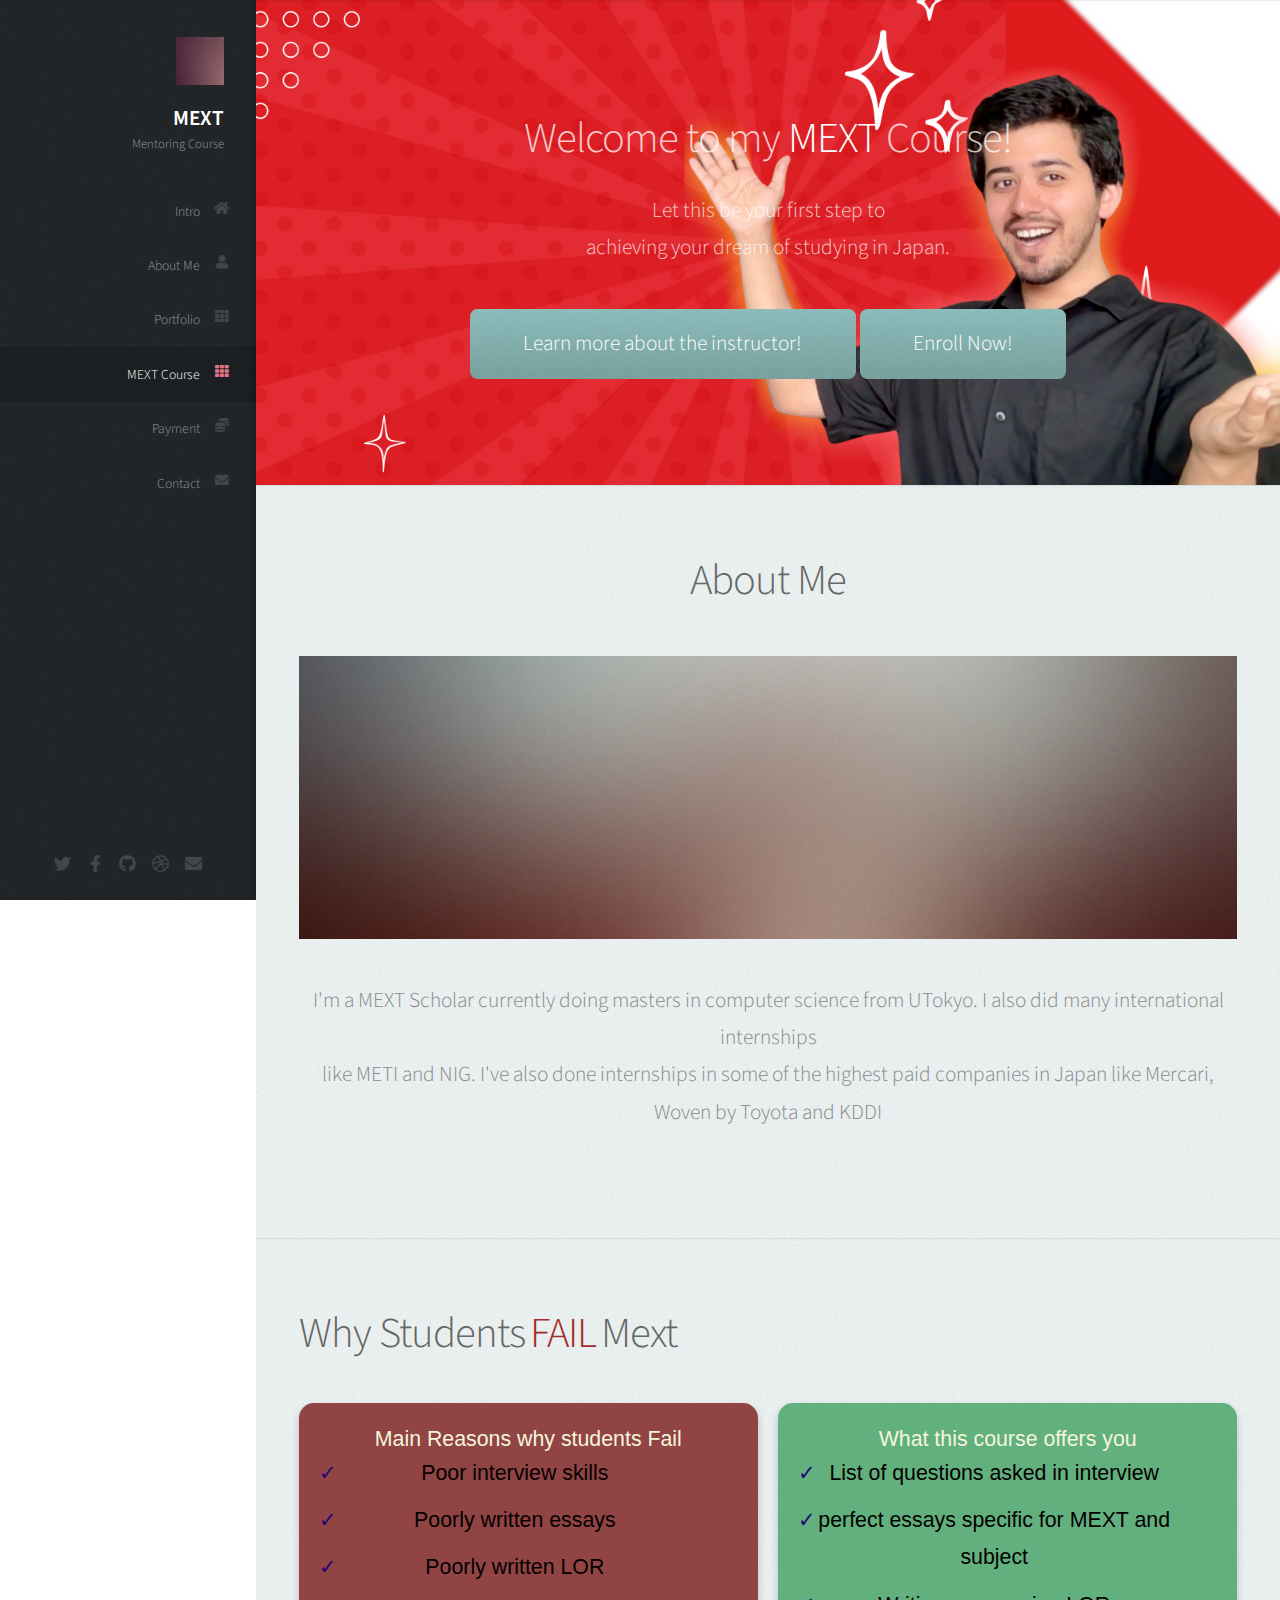
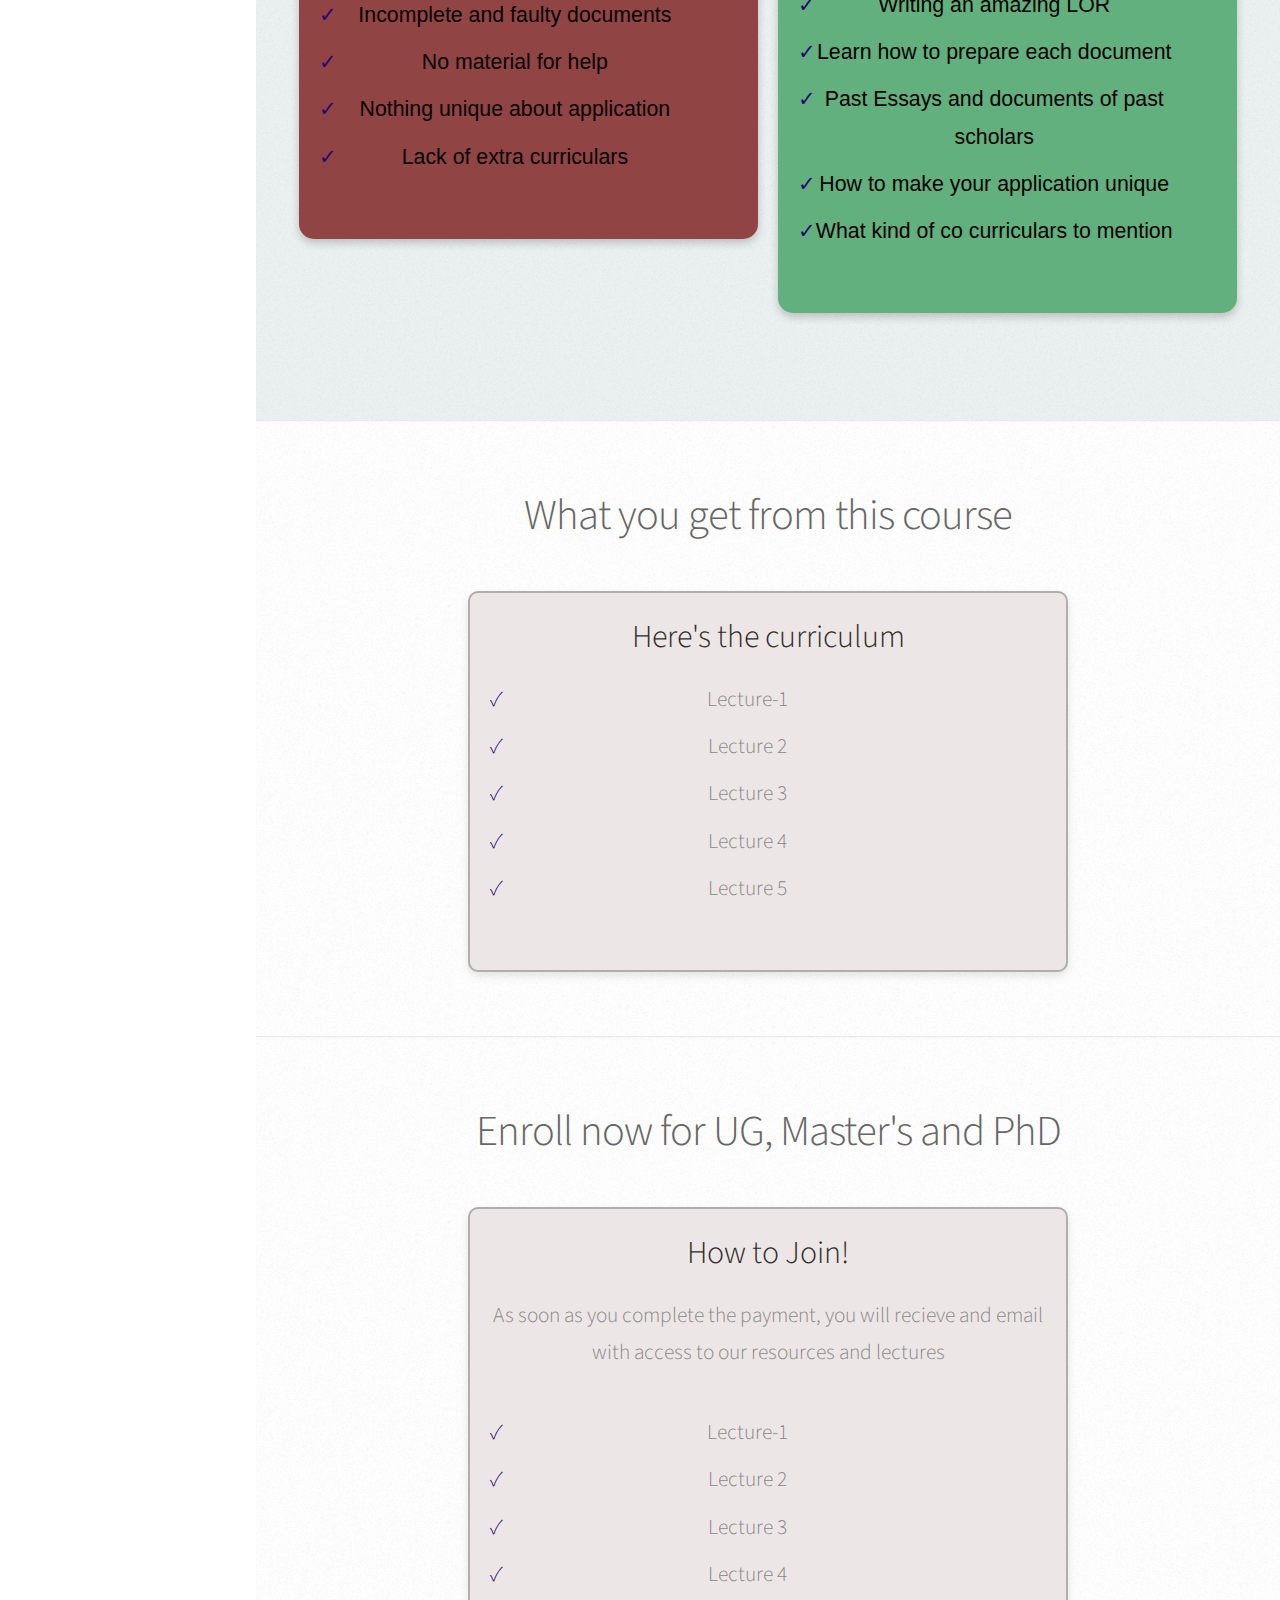
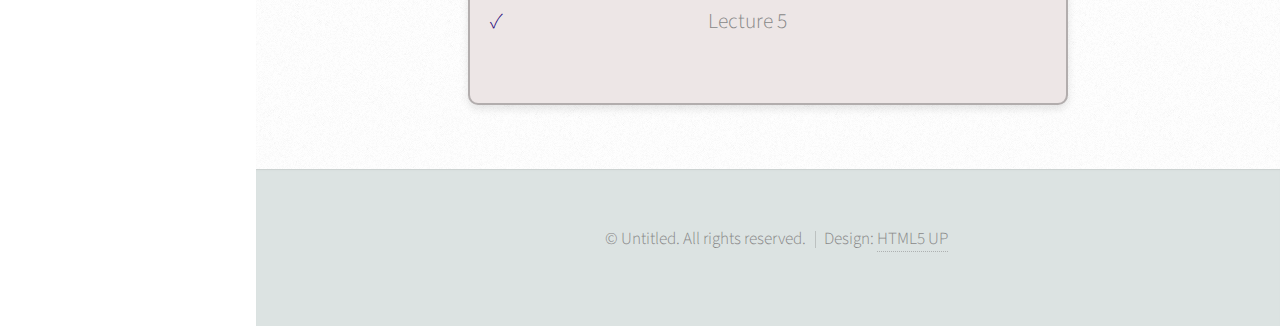
==== commit e89e8f0d: "Added payment page and updated navigation menu" ====
--- a/index.html
+++ b/index.html
@@ -34,6 +34,7 @@
 								<li><a href="#about" id="about-link"><span class="icon solid fa-user">About Me</span></a></li>
 								<li><a href="#portfolio" id="portfolio-link"><span class="icon solid fa-th">Portfolio</span></a></li>
 								<li><a href="#mextcourse" id="mextcourse"><span class="icon solid fa-th">MEXT Course</span></a></li>
+								<li><a href='Payment/index.html' id="Payments"><span class="icon solid fa-coins">Payment</span></a></li>
 								<li><a href="#contact" id="contact-link"><span class="icon solid fa-envelope">Contact</span></a></li>
 							</ul>
 						</nav>
@@ -306,7 +307,7 @@
 
 						</div>
 
-						<
+						
 
 					</section>
 
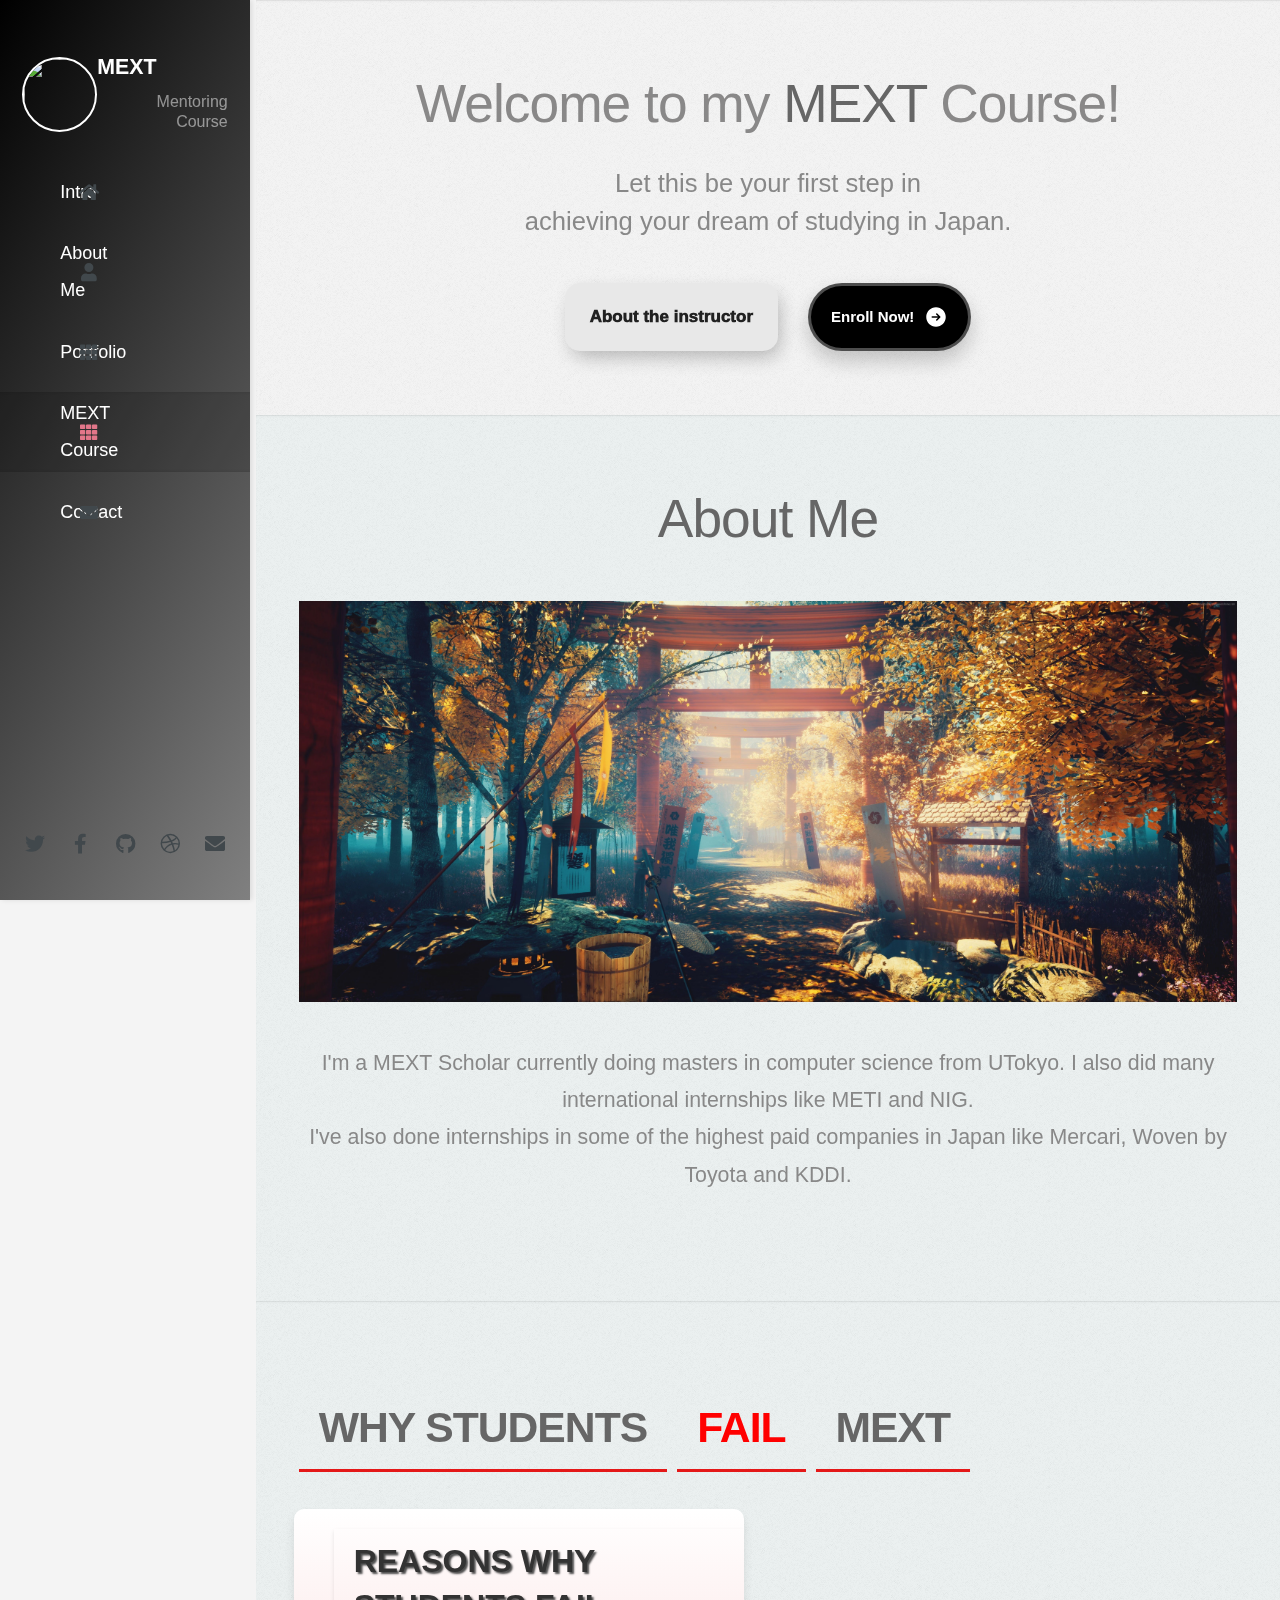
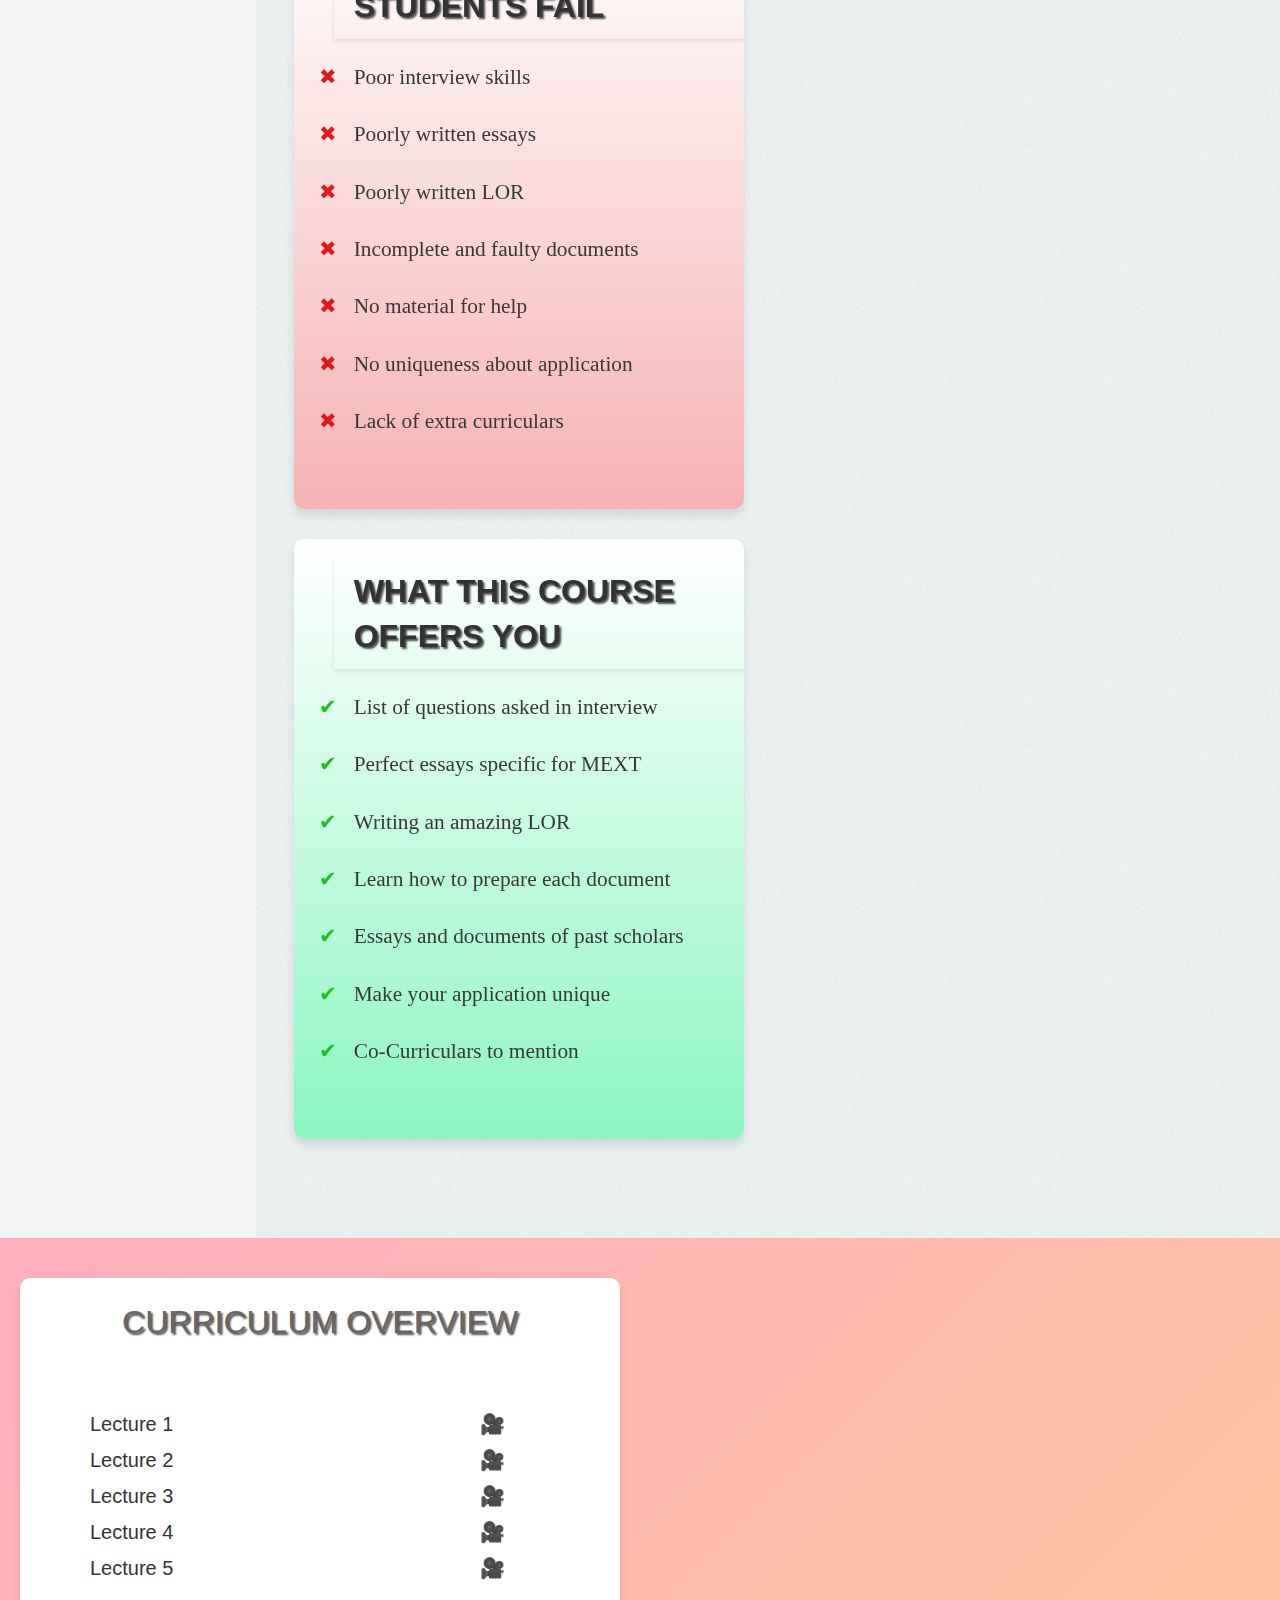
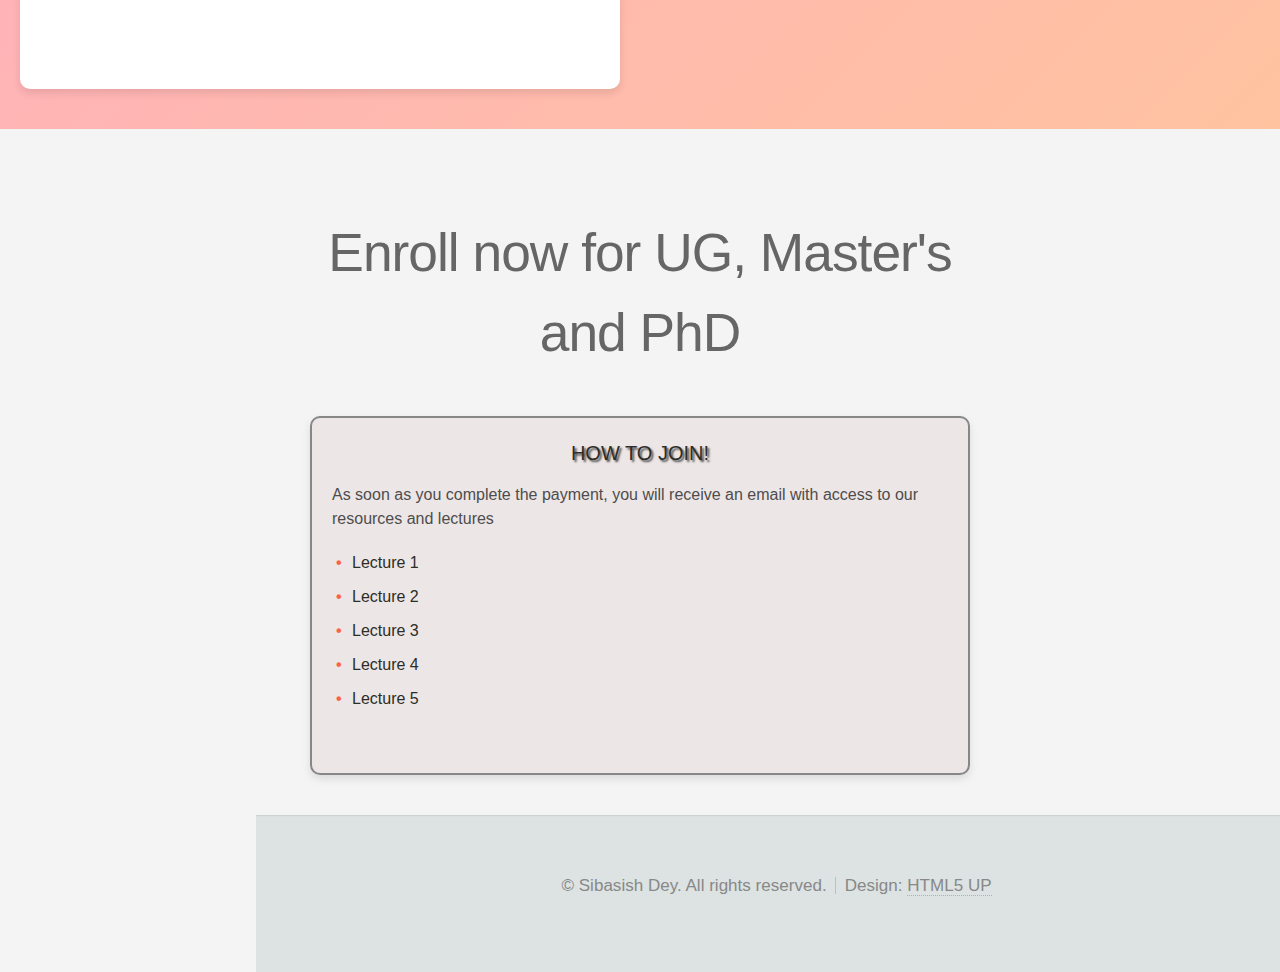
==== commit 90b18b95: "Updated Commit" ====
--- a/index.html
+++ b/index.html
@@ -1,48 +1,40 @@
 <!DOCTYPE HTML>
-<!--
-	Prologue by HTML5 UP
-	html5up.net | @ajlkn
-	Free for personal and commercial use under the CCA 3.0 license (html5up.net/license)
--->
 <html>
 	<head>
-		<title>Prologue by HTML5 UP</title>
-
+		<title>Mext Helper</title>
 		<meta charset="utf-8" />
 		<meta name="viewport" content="width=device-width, initial-scale=1, user-scalable=no" />
+		<link rel="stylesheet" href="https://cdnjs.cloudflare.com/ajax/libs/font-awesome/5.15.4/css/all.min.css" integrity="sha512-dcHBmTYRAhB3K1HEkzXphXOSxXU0K1qE7nNP4ObTTF2HPnZfpy0sknF0a+ytunfyFJROF5GOFW3X7gkSojr8Q==" crossorigin="anonymous" referrerpolicy="no-referrer" />
 		<link rel="stylesheet" href="assets/css/courses.css"/>
 		<link rel="stylesheet" href="assets/css/main.css" />
+		<link rel="stylesheet" href="assets/css/navbar.css" />
+		<link rel="stylesheet" href="assets/css/buttons.css" />
 	</head>
 	<body class="is-preload">
 
 		<!-- Header -->
 			<div id="header">
-
 				<div class="top">
-
 					<!-- Logo -->
 						<div id="logo">
-							<span class="image avatar48"><img src="images/avatar.jpg" alt="" /></span>
-							<h1 id="title">MEXT</h1>
+							<span><img src="images/avatar.png" alt="" /></span>
+							<h1 id="title">MEXT</h1><br>
 							<p>Mentoring Course</p>
 						</div>
 
-					<!-- Nav -->
+						<!-- Nav -->
 						<nav id="nav">
 							<ul>
 								<li><a href="#top" id="top-link"><span class="icon solid fa-home">Intro</span></a></li>
 								<li><a href="#about" id="about-link"><span class="icon solid fa-user">About Me</span></a></li>
 								<li><a href="#portfolio" id="portfolio-link"><span class="icon solid fa-th">Portfolio</span></a></li>
 								<li><a href="#mextcourse" id="mextcourse"><span class="icon solid fa-th">MEXT Course</span></a></li>
-								<li><a href='Payment/index.html' id="Payments"><span class="icon solid fa-coins">Payment</span></a></li>
 								<li><a href="#contact" id="contact-link"><span class="icon solid fa-envelope">Contact</span></a></li>
 							</ul>
 						</nav>
-
 				</div>
 
 				<div class="bottom">
-
 					<!-- Social Icons -->
 						<ul class="icons">
 							<li><a href="#" class="icon brands fa-twitter"><span class="label">Twitter</span></a></li>
@@ -51,47 +43,45 @@
 							<li><a href="#" class="icon brands fa-dribbble"><span class="label">Dribbble</span></a></li>
 							<li><a href="#" class="icon solid fa-envelope"><span class="label">Email</span></a></li>
 						</ul>
-
 				</div>
-
 			</div>
 
 		<!-- Main -->
 			<div id="main">
 
 				<!-- Intro -->
-					<section id="top" class="one dark cover">
-						<div class="container">
-
+					<section id="top" class="one-dark-cover">
+						<div class="container">
 							<header>
-								<h2 class="alt">Welcome to my <strong>MEXT</strong> Course!<br />
-								 </h2>
-								<p>Let this be your first step to<br />
+								<h2 class="alt">Welcome to my <strong>MEXT</strong> Course!<br /></h2>
+								<p>Let this be your first step in<br />
 								achieving your dream of studying in Japan.</p>
 							</header>
 
 							<footer>
-								<a href="#about" class="button scrolly">Learn more about the instructor!</a> 
-								<a href="#enroll" class="button scrolly">Enroll Now!</a> 
+								<a href="#about" class="btn1">About the instructor</a> 
+								<a href="#enroll" class="btn">Enroll Now!
+									<svg fill="currentColor" viewBox="0 0 24 24" class="icon">
+										<path clip-rule="evenodd" d="M12 2.25c-5.385 0-9.75 4.365-9.75 9.75s4.365 
+										9.75 9.75 9.75 9.75-4.365 9.75-9.75S17.385 2.25 12 2.25zm4.28 10.28a.75.75 
+										0 000-1.06l-3-3a.75.75 0 10-1.06 1.06l1.72 1.72H8.25a.75.75 0 000 1.5h5.69l-1.72 
+										1.72a.75.75 0 101.06 1.06l3-3z" fill-rule="evenodd"></path>
+								  	</svg></a>
 								<!--enroll now ka button-->
 							</footer>
-
 						</div>
 					</section>
 				
 				<!-- About Me -->
 				<section id="about" class="three">
 					<div class="container">
-
 						<header>
 							<h2>About Me</h2>
 						</header>
 
 						<a href="#" class="image featured"><img src="images/pic08.jpg" alt="" /></a>
-						<p> I'm a MEXT Scholar currently doing masters in computer science from UTokyo. I also did many international internships <br>
-						like METI and NIG. I've also done internships in some of the highest paid companies in Japan like Mercari, Woven by Toyota and KDDI</p>
-
-
+						<p> I'm a MEXT Scholar currently doing masters in computer science from UTokyo. I also did many international internships like METI and NIG. <br> 
+							I've also done internships in some of the highest paid companies in Japan like Mercari, Woven by Toyota and KDDI.</p>
 					</div>
 				</section>
 
@@ -157,65 +147,95 @@
 					</section> -->
 				
 				<!-- Types of Courses -->
-					<section id = "mextcourse"class = "three">
-						<div class = "container">
-							<header>
-								<div class="headline-fail">
-									<h2> Why Students <h2 style="color: brown;">FAIL</h2><h2>Mext </h2>
-								</div>
-								<br>
-									<div class ="container-fail">
-										<div class ="ug-course" id="ug-course-id-1" style=" background-color: rgb(145, 68, 68);">
-											<h4 style="color: beige;"> Main Reasons why students Fail</h4>
-											
-
-											<div class="content">
-												<ul class="checkmark-list">
-													<li>Poor interview skills</li>
-													<li>Poorly written essays</li>
-													<li>Poorly written LOR</li>
-													<li>Incomplete and faulty documents</li>
-													<li>No material for help</li>
-													<li>Nothing unique about application</li>
-													<li>Lack of extra curriculars</li>
-												</ul>
-											</div>
-										</div>
-
-									
-
-									
-										<div class ="ug-course" id="ug-course-id-2" style=" background-color: rgb(97, 176, 126);">
-											<h4 style="color: beige;"> What this course offers you</h4>
-
-											<div class="content">
-												<ul class="checkmark-list">
-													<li>List of questions asked in interview</li>
-													<li>perfect essays specific for MEXT and subject</li>
-													<li>Writing an amazing LOR</li>
-													<li>Learn how to prepare each document</li>
-													<li>Past Essays and documents of past scholars</li>
-													<li>How to make your application unique</li>
-													<li>What kind of co curriculars to mention</li>
-												</ul>
-											</div>
-										</div>
-									</div>
-
-									
-									
-
-									
-								
-								
-								
-							</header>
-						</div>
-
+				<section id = "mextcourse"class = "three">
+					<div id="mextcourse-content">
+						<div class="container">
+							<div class="headline-fail">
+								<header>
+									<h2> Why Students</h2><h2> FAIL </h2><h2> Mext </h2>
+								</header>
+							</div>
+							<div class="row">
+								<div class="ug-course" id="ug-course-id-1">
+									<h3>Reasons why Students Fail</h3>
+
+								  <ul class="crossmark-list" id="points">
+									<li>Poor interview skills</li>
+									<li>Poorly written essays</li>
+									<li>Poorly written LOR</li>
+									<li>Incomplete and faulty documents</li>
+									<li>No material for help</li>
+									<li>No uniqueness about application</li>
+									<li>Lack of extra curriculars</li>
+								  </ul>
+								</div>
+								<div class="ug-course" id="ug-course-id-2">
+								  <h3>What this Course Offers You</h3>
+								  
+								  <ul class="checkmark-list" id="points">
+									<li>List of questions asked in interview</li>
+									<li>Perfect essays specific for MEXT</li>
+									<li>Writing an amazing LOR</li>
+									<li>Learn how to prepare each document</li>
+									<li>Essays and documents of past scholars</li>
+									<li>Make your application unique</li>
+									<li>Co-Curriculars to mention</li>
+								  </ul>
+								</div>
+							  </div>
+							</div>
+						  </div>
+						</div>
 					</section>
 
+
+				<!-- Course Curriculum-->
+					<section id="features" class="five">
+					  	<div class="content-wrapper">
+							<h3> Curriculum Overview </h3>
+							<div class="features-list" id="curr">
+						  		<ul class="check-list" id="lecture">
+									<li>Lecture 1</li>
+									<li>Lecture 2</li>
+									<li>Lecture 3</li>
+									<li>Lecture 4</li>
+									<li>Lecture 5</li>
+						  		</ul>
+							</div>
+						</div>
+
+						<!-- YouTube video embed -->
+    					<div class="video-container">
+							<iframe src="https://www.youtube.com/embed/oFnY5C-O-pY?si=xFanno_OXJUQWqO1" 
+							title="YouTube video player" frameborder="0" allow="accelerometer; autoplay; clipboard-write; 
+							encrypted-media; gyroscope; picture-in-picture; web-share" referrerpolicy="strict-origin-when-cross-origin" 
+							allowfullscreen></iframe>
+	  					</div>
+				  </section>
+				  
+
+				<!-- Enroll Now-->
+				<section id="enroll" class="six">
+					<div class="container-roll">
+					  <header>
+						<h2>Enroll now for UG, Master's and PhD</h2>
+					  </header>
+					  <div class="enroll-list" style="background-color: rgb(237, 230, 230);">
+						<h3>How to Join!</h3>
+						<p>As soon as you complete the payment, you will receive an 
+							email with access to our resources and lectures</p>
+						<div class="content">
+						  <ul class="bullet-list">
+							<li>Lecture 1</li>
+							<li>Lecture 2</li>
+							<li>Lecture 3</li>
+							<li>Lecture 4</li>
+							<li>Lecture 5</li>
+					  </div>
+					</div>
+				  </section>
+				  
 				
-
 				<!-- Contact -->
 					<!-- <section id="contact" class="four">
 						<div class="container">
@@ -245,80 +265,11 @@
 						</div>
 					</section> -->
 
-				<!-- Course Curriculum-->
-					<section id = "features" class="five">
-						<div class="container">
-							<header>
-								<h2>What you get from this course</h2>
-							</header>
-								
-									<div class ="features-list" id="" style=" background-color: rgb(237, 230, 230);">
-										<h3 style="color: rgb(45, 45, 39);"> Here's the curriculum</h3>
-										
-
-										<div class="content">
-											<ul class="checkmark-list">
-												<li>Lecture-1</li>
-												<li>Lecture 2</li>
-												<li>Lecture 3</li>
-												<li>Lecture 4</li>
-												<li>Lecture 5</li>
-											</ul>
-										</div>
-									</div>
-							
-							
-							
-
-
-						</div>
-
-						<!--also post youtube link to module 1 here-->
-
-
-					</section>
-				
-				<!-- Enroll Now-->
-					<section id ="enroll" class="six">
-						<div class="container">
-							<header>
-								<h2>Enroll now for UG, Master's and PhD</h2>
-							</header>
-								
-									<div class ="features-list" id="" style=" background-color: rgb(237, 230, 230);">
-										<h3 style="color: rgb(45, 45, 39);"> How to Join!</h3>
-
-										<p> As soon as you complete the payment, you will recieve and email with access to our resources and lectures</p>
-										
-
-										<div class="content">
-											<ul class="checkmark-list">
-												<li>Lecture-1</li>
-												<li>Lecture 2</li>
-												<li>Lecture 3</li>
-												<li>Lecture 4</li>
-												<li>Lecture 5</li>
-											</ul>
-										</div>
-									</div>
-							
-							
-
-
-						</div>
-
-						
-
-					</section>
-
-			</div>
-
 		<!-- Footer -->
 			<div id="footer">
-
 				<!-- Copyright -->
 					<ul class="copyright">
-						<li>&copy; Untitled. All rights reserved.</li><li>Design: <a href="http://html5up.net">HTML5 UP</a></li>
+						<li>&copy; Sibasish Dey. All rights reserved.</li><li>Design: <a href="http://html5up.net">HTML5 UP</a></li>
 					</ul>
 
 			</div>
@@ -332,6 +283,5 @@
 			<script src="assets/js/util.js"></script>
 			<script src="assets/js/main.js"></script>
 			
-
 	</body>
 </html>--- a/assets/css/courses.css
+++ b/assets/css/courses.css
@@ -1,64 +1,299 @@
-.ug-course{
-            height: 60%;
-            width: 50%;
-            background-color: rgb(207, 203, 203);
-            border-radius: 15px;
-            box-shadow: 0 4px 8px rgba(0, 0, 0, 0.2);
-            padding: 20px;
-            color: rgb(4, 0, 0);
-            font-family: Arial, sans-serif;
-            justify-content: center;
-            
-}
-
-.checkmark-list {
+
+#mextcourse-content {
+    display: flex;
+    justify-content: space-around;
+    flex-wrap: wrap;
+    margin: 20px auto;
+  }
+  
+  .container {
+    width: 100%;
+    margin: 0 auto;
+    padding: 0 15px;
+    box-sizing: border-box;
+    position: relative;
+  }
+  
+  /* Headline Styles */
+  .headline-fail {
+    display: flex;
+    justify-content: space-between;
+    align-items: center;
+  }
+  
+  .headline-fail h2 {
+    font-size: 2em;
+    font-weight: bold;
+    margin: 0px;
+    display: inline-block;
+    text-transform: uppercase;
+    padding: 10px 20px;
+    border-bottom: 3px solid #e41818;
+  }
+  
+  .headline-fail h2:nth-child(2) {
+    color: rgb(255, 0, 0);
+    margin: 0 10px;
+  }
+  
+  /* Row Styles */
+  .row {
+    display: flex;
+    justify-content: space-between;
+    flex-wrap: wrap;
+  }
+  
+  /* Course Card Styles */
+  .ug-course {
+    width: 50%;
+    margin: 15px;
+    padding: 20px;
+    border-radius: 10px;
+    box-shadow: 0 6px 10px rgba(0, 0, 0, 0.1);
+    position: relative;
+    display: inline-block;
+    vertical-align: top;
+    width: 450px;
+    height: 600px;
+    overflow-y: hidden;
+  }
+  
+  .ug-course h3 {
+    margin-top: 0;
+    text-align: left;
+    font-weight: bold;
+    font-size: 1.5em; /* Increase font size */
+    line-height: 1.4; /* Adjust line height */
+    text-transform: uppercase; /* Make text uppercase */
+    color: #333; /* Darker color for better readability */
+    padding: 10px 20px; /* Add padding */
+    margin-bottom: 15px; /* Add bottom margin for spacing */
+    margin-left: 20px; /* Adjust left margin of h3 */
+    box-shadow: 0 2px 4px rgba(0, 0, 0, 0.1); /* Subtle shadow for depth */
+  }
+  
+  .crossmark-list {
+    /* styles for the ul element */
     list-style: none;
     padding: 0;
+    margin: 0;
+  }
+  
+  .crossmark-list li {
+    /* styles for each li element */
+    margin: 10px 0;
+    padding: 5px 0;
+    position: relative;
+    margin-left: 40px;
+    font-family: 'Times New Roman', Times, serif;
+  }
+  
+  .crossmark-list li:before {
+    /* add a checkmark icon before each li element */
+    content: "\2716";
+    position: absolute;
+    left: -35px;
+    margin-right: 10px;
+    color: #e41818;
+  }
+
+  ul {
+    list-style-position: inside;
+    padding-left: 0;
+  }
+
+  ul li {
+    text-align: justify;
+  }
+
+  .checkmark-list {
+    /* styles for the ul element */
+    list-style: none;
+    padding: 0;
+    margin: 0;
+  }
+  
+  .checkmark-list li {
+    /* styles for each li element */
+    margin: 10px 0;
+    padding: 5px 0;
+    position: relative;
+    margin-left: 40px;
+    right: 0;
+    font-family: 'Times New Roman', Times, serif;
+  }
+  
+  .checkmark-list li:before {
+    /* add a checkmark icon before each li element */
+    content: "\2714";
+    position: absolute;
+    left: -35px;
+    margin-right: 10px;
+    color: #1bc218;
+  }
+
+  /* Red Card Styles */
+  #ug-course-id-1 {
+    background: linear-gradient(180deg, #ffffff 0%, rgb(246, 178, 178) 100%);
+    color: #383838;
+  }
+
+  /* Green Card Styles */
+  #ug-course-id-2 {
+    background: linear-gradient(180deg, #ffffff 0%, rgb(140, 246, 193) 100%);
+    color: #383838;
+  }
+
+  /* Responsive Styles */
+  @media screen and (max-width: 768px) {
+    .ug-course {
+      width: 100%;
+      margin: 15px 0;
+    }
+  }
+
+/* Features content */
+
+#features {
+  display: flex;
+  justify-content: center; /* Center align content horizontally */
+  background: linear-gradient(135deg, #ffafbd, #ffc3a0); /* Gradient background */
+  padding: 40px 20px; /* Padding inside the section */
+}
+
+  .content-wrapper {
+    background-color: #fff; /* White background */
+    border-radius: 10px; /* Rounded corners */
+    padding: 20px; /* Padding inside the content wrapper */
+    box-shadow: 0 4px 8px rgba(0, 0, 0, 0.1); /* Shadow for depth */
+    width: 100%; /* Ensure full width */
+    max-width: 600px; /* Limit maximum width */
+  }
+
+  h3 {  
+    color: #333; /* Header text color */
+    font-size: 25px; /* Header font size */
+    text-transform: uppercase;
+    text-align: center; /* Center align header text */
+    text-shadow: 2px 2px 2px #4d4d4d;
+    margin-bottom: 20px; /* Margin below header */
+  }
+
+  .features-list {
+    margin-top: 20px; /* Margin between header and list */
+  }
+
+  .features-list ul {
+    list-style-type: none; /* Remove default list styles */
+    padding: 40px;
+  }
+
+  .features-list ul li {
+    font-size: 20px; /* Font size for list items */
+    line-height: 1.8; /* Line height for better readability */
+    color: #333; /* Text color */
+  }
+
+  .features-list ul li::before {
+    content: "🎥";
+    display: inline-flex;
+    position: absolute;
+    left: 480px;
+    margin-right: 10px;
+  }
+  
+  ul {
+    list-style-position: inside;
+    padding-left: 0;
+  }
+
+  /* Center the video container horizontally */
+  .video-container {
+    position: relative;
+    width: 100%; /* Full width */
+    max-width: 600px; /* Maximum width */
+    padding-top: 25%; /* 16:9 aspect ratio (9/16*100) */
+    margin: 0 auto; /* Center align */
+    border-radius: 10px; /* Optional: Reduce border radius for better aesthetics */
+    overflow: hidden; /* Hide overflow */
+}
+
+  .video-container iframe {
+    position: absolute;
+    top: 0;
+    left: 0;
     width: 100%;
-}
-
-.headline-fail {
-    display: flex;
-    align-items: center;
-    gap: 5px;
-}
-
-.checkmark-list li {
-    height: 25%;
-    width:90%;
-    position: relative;
-    padding-left: 15px;
-    margin-bottom: 10px;
-}
-
-
-
-.checkmark-list li::before {
-    content: '\2713'; /* Unicode character for check mark */
-    position: absolute;
-    left: 0;
-    color: rgb(37, 4, 119); /* You can change the color to your preference */
-}
-
-.container-fail {
-    display: flex;
-    gap: 20px; /* Space between the two divs */
-    justify-content: center;
-    align-items: flex-start; /* Align items to the top */
-}
-
-.features-list {
-    background-color: #f4f1f1f1; /* light grey shade */
-    border: 2px solid #68656571; /* light border */
-    border-radius: 10px; /* rounded corners */
-    padding: 20px; /* space inside the box */
-    max-width: 600px; /* limit the width */
-    margin: 0 auto; /* center the element */
-    box-shadow: 0 4px 8px rgba(0, 0, 0, 0.1); /* add subtle shadow */
-    text-align: center; /* center the text */
-}
-
-.features-list h3 {
-    color: beige;
-    margin-bottom: 20px; /* space below the header */
-}+    height: 100%;
+    border-radius: inherit; /* Inherit the border radius from the container */
+}
+
+
+/* Enroll content */
+
+#enroll {
+  display: flex;
+  justify-content: center;
+  flex-wrap: wrap;
+  margin: 20px auto;
+}
+  
+  .container-roll {
+    width: 100%;
+    max-width: 700px;
+    margin: 0 auto;
+    padding: 20px;
+    box-sizing: border-box;
+    position: relative;
+  }
+  
+  h2 {
+    text-align: center;
+    color: #2d2d27;
+    margin-bottom: 20px;
+    font-size: 24px;
+  }
+  
+  .enroll-list {
+    background-color: #ede6e6;
+    border: 2px solid #878787;
+    border-radius: 10px;
+    padding: 20px;
+    box-shadow: 0 4px 8px rgba(0, 0, 0, 0.1);
+    text-align: left;
+  }
+  
+  .enroll-list h3 {
+    color: #2d2d27;
+    margin-bottom: 15px;
+    font-size: 20px;
+  }
+  
+  .enroll-list p {
+    color: #4d4d4d;
+    font-size: 16px;
+    line-height: 1.5;
+    margin-bottom: 20px;
+  }
+  
+  .bullet-list {
+    list-style-type: none;
+    padding: 0;
+  }
+  
+  .bullet-list li {
+    margin: 10px 0;
+    padding-left: 20px;
+    position: relative;
+    color: #2d2d27;
+    font-size: 16px;
+    line-height: 1.5;
+  }
+  
+  .bullet-list li::before {
+    content: "\2022"; /* Unicode for bullet point */
+    color: #ff6347; /* Tomato color for bullet */
+    font-weight: bold;
+    display: inline-block;
+    width: 1em;
+    margin-left: -1em;
+  }--- a/assets/css/main.css
+++ b/assets/css/main.css
@@ -1,11 +1,6 @@
 @import url("fontawesome-all.min.css");
 @import url("https://fonts.googleapis.com/css?family=Source+Sans+Pro:300,300italic,400,600");
 
-/*
-	Prologue by HTML5 UP
-	html5up.net | @ajlkn
-	Free for personal and commercial use under the CCA 3.0 license (html5up.net/license)
-*/
 
 html, body, div, span, applet, object,
 iframe, h1, h2, h3, h4, h5, h6, p, blockquote,
@@ -131,7 +126,7 @@
 	}
 
 		h2.alt {
-			color: #888;
+			color: #898888;
 		}
 
 			h2.alt strong {
--- a/assets/css/navbar.css
+++ b/assets/css/navbar.css
@@ -0,0 +1,136 @@
+body {
+    font-family: Arial, sans-serif;
+    margin: 0;
+    padding: 0;
+    background: #f4f4f4;
+}
+
+#header {
+    width: 250px;
+    position: fixed;
+    left: 0;
+    top: 0;
+    bottom: 0;
+    background: rgb(252,176,69);
+    background: linear-gradient(120deg, #000, gray);
+    color: white;
+    display: flex;
+    flex-direction: column;
+    align-items: center;
+    padding: 20px 0;
+    box-shadow: 2px 0 5px rgba(0,0,0,0.1);
+    transition: transform 0.3s ease-in-out;
+}
+
+#header:hover {
+    transform: translateX(0);
+}
+
+#logo {
+    display: flex;
+    text-align: right;
+    margin-bottom: 20px;
+}
+
+#logo img {
+    display: flex;
+    border-radius: 50%;
+    border: 2px solid #fff;
+    width: 75px;
+    height: 75px;
+}
+
+h1 {
+    font-size: 25px;
+    margin: 0;
+    padding: 0;
+    flex-direction: row;
+}
+
+#logo p {
+    font-size: 16px;
+    margin: 5px 0 0;
+    align-content: flex-end;
+}
+
+#nav ul {
+    list-style: none;
+    padding: 0;
+    margin: 0;
+    width: 100%;
+}
+
+#nav ul li {
+    width: 100%;
+}
+
+#nav ul li a {
+    display: flex;
+    align-items: center;
+    padding: 20px 30px;
+    color: white;
+    text-decoration: none;
+    font-size: 18px;
+    transition: background 0.3s, padding-left 0.3s;
+}
+
+#nav ul li a span {
+    display: flex;
+    align-items: center;
+    padding: 20px 40px;
+    color: white;
+    font-size: 18px;
+    transition: background 0.3s, padding-left 0.3s;
+}
+
+#nav ul li a span:hover {
+    color: linear-gradient(Red, rgba(255, 255, 255, 0));
+}
+
+#nav ul li a:hover {
+    background: rgba(255, 255, 255, 0.1);
+    padding-left: 30px;
+}
+
+#nav ul li a .icon {
+    margin-right: 10px;
+}
+
+.bottom {
+    margin-top: auto;
+    width: 100%;
+}
+
+.icons {
+    display: flex;
+    justify-content: center;
+    padding: 0;
+    list-style: none;
+}
+
+.icons li {
+    margin: 0 5px;
+}
+
+.icons li a {
+    color: white;
+    text-decoration: none;
+    font-size: 20px;
+    transition: color 0.3s;
+}
+
+.icons li a:hover {
+    color: #ffcc00;
+}
+
+/* Responsive */
+@media (max-width: 768px) {
+    #header {
+        width: 200px;
+    }
+    
+    #nav ul li a {
+        font-size: 16px;
+        padding: 8px 15px;
+    }
+}
--- a/assets/css/buttons.css
+++ b/assets/css/buttons.css
@@ -0,0 +1,140 @@
+
+header h2 {
+    font-size: 2.5em;
+    margin: 0 0 20px;
+}
+
+header p {
+    font-size: 1.2em;
+    line-height: 1.5em;
+    margin: 0 0 40px;
+}
+
+footer {
+    display: flex;
+    justify-content: center;
+    gap: 30px;
+}
+
+.btn {
+    position: relative;
+    transition: all 0.3s ease-in-out;
+    box-shadow: 0px 10px 20px rgba(0, 0, 0, 0.2);
+    padding-block: 0.5rem;
+    padding-inline: 1.25rem;
+    background-color: rgb(0, 0, 0);
+    border-radius: 9999px;
+    display: flex;
+    align-items: center;
+    justify-content: center;
+    color: #ffff;
+    gap: 10px;
+    font-weight: bold;
+    border: 3px solid #ffffff4d;
+    outline: none;
+    overflow: hidden;
+    font-size: 15px;
+  }
+  
+  .icon {
+    width: 24px;
+    height: 24px;
+    transition: all 0.3s ease-in-out;
+  }
+  
+  .btn:hover {
+    transform: scale(1.05);
+    border-color: #fff9;
+  }
+  
+  .btn:hover .icon {
+    transform: translate(4px);
+  }
+  
+  .btn:hover::before {
+    animation: shine 1.5s ease-out infinite;
+  }
+  
+  .btn::before {
+    content: "";
+    position: absolute;
+    width: 100px;
+    height: 100%;
+    background-image: linear-gradient(
+      120deg,
+      rgba(255, 255, 255, 0) 30%,
+      rgba(255, 255, 255, 0.8),
+      rgba(255, 255, 255, 0) 70%
+    );
+    top: 0;
+    left: -100px;
+    opacity: 0.6;
+  }
+
+  @keyframes shine {
+    0% {
+      left: -100px;
+    }
+
+    60% {
+      left: 100%;
+    }
+    
+    to {
+      left: 100%;
+    }
+  }
+  
+  /* === removing default button style ===*/
+  .btn1 {
+    padding: 15px 25px;
+    border: unset;
+    border-radius: 15px;
+    color: #212121;
+    z-index: 1;
+    background: #e8e8e8;
+    position: relative;
+    font-weight: 1000;
+    font-size: 17px;
+    -webkit-box-shadow: 4px 8px 19px -3px rgba(0,0,0,0.27);
+    box-shadow: 4px 8px 19px -3px rgba(0,0,0,0.27);
+    transition: all 250ms;
+    overflow: hidden;
+   }
+   
+   .btn1::before {
+    content: "";
+    position: absolute;
+    top: 0;
+    left: 0;
+    height: 100%;
+    width: 0;
+    border-radius: 15px;
+    background-color: #212121;
+    z-index: -1;
+    -webkit-box-shadow: 4px 8px 19px -3px rgba(0,0,0,0.27);
+    box-shadow: 4px 8px 19px -3px rgba(0,0,0,0.27);
+    transition: all 250ms
+   }
+   
+   .btn1:hover {
+    color: #e3e3e3;
+   }
+   
+   .btn1:hover::before {
+    width: 100%;
+   }
+
+@media (max-width: 768px) {
+    header h2 {
+        font-size: 2em;
+    }
+
+    header p {
+        font-size: 1em;
+    }
+    .btn {
+        padding: 12px 25px;
+        font-size: 0.9em;
+    }
+}
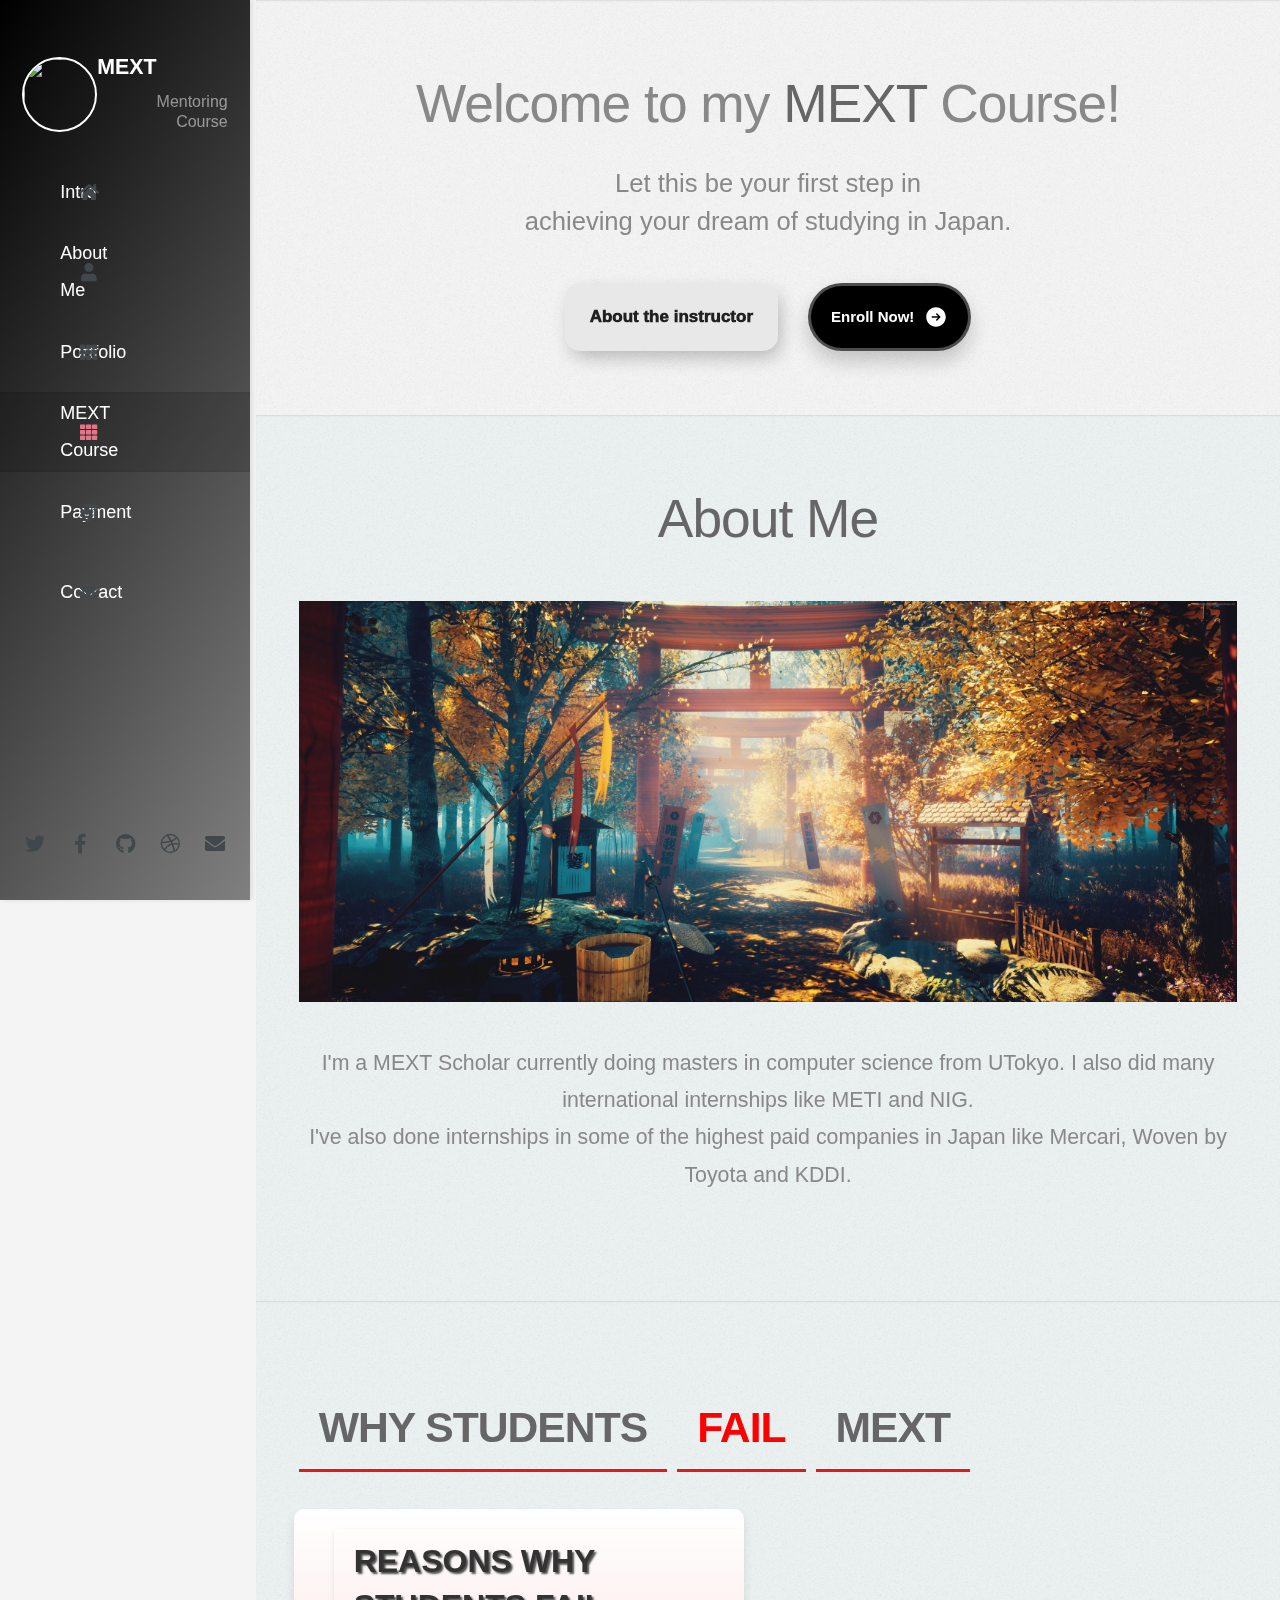
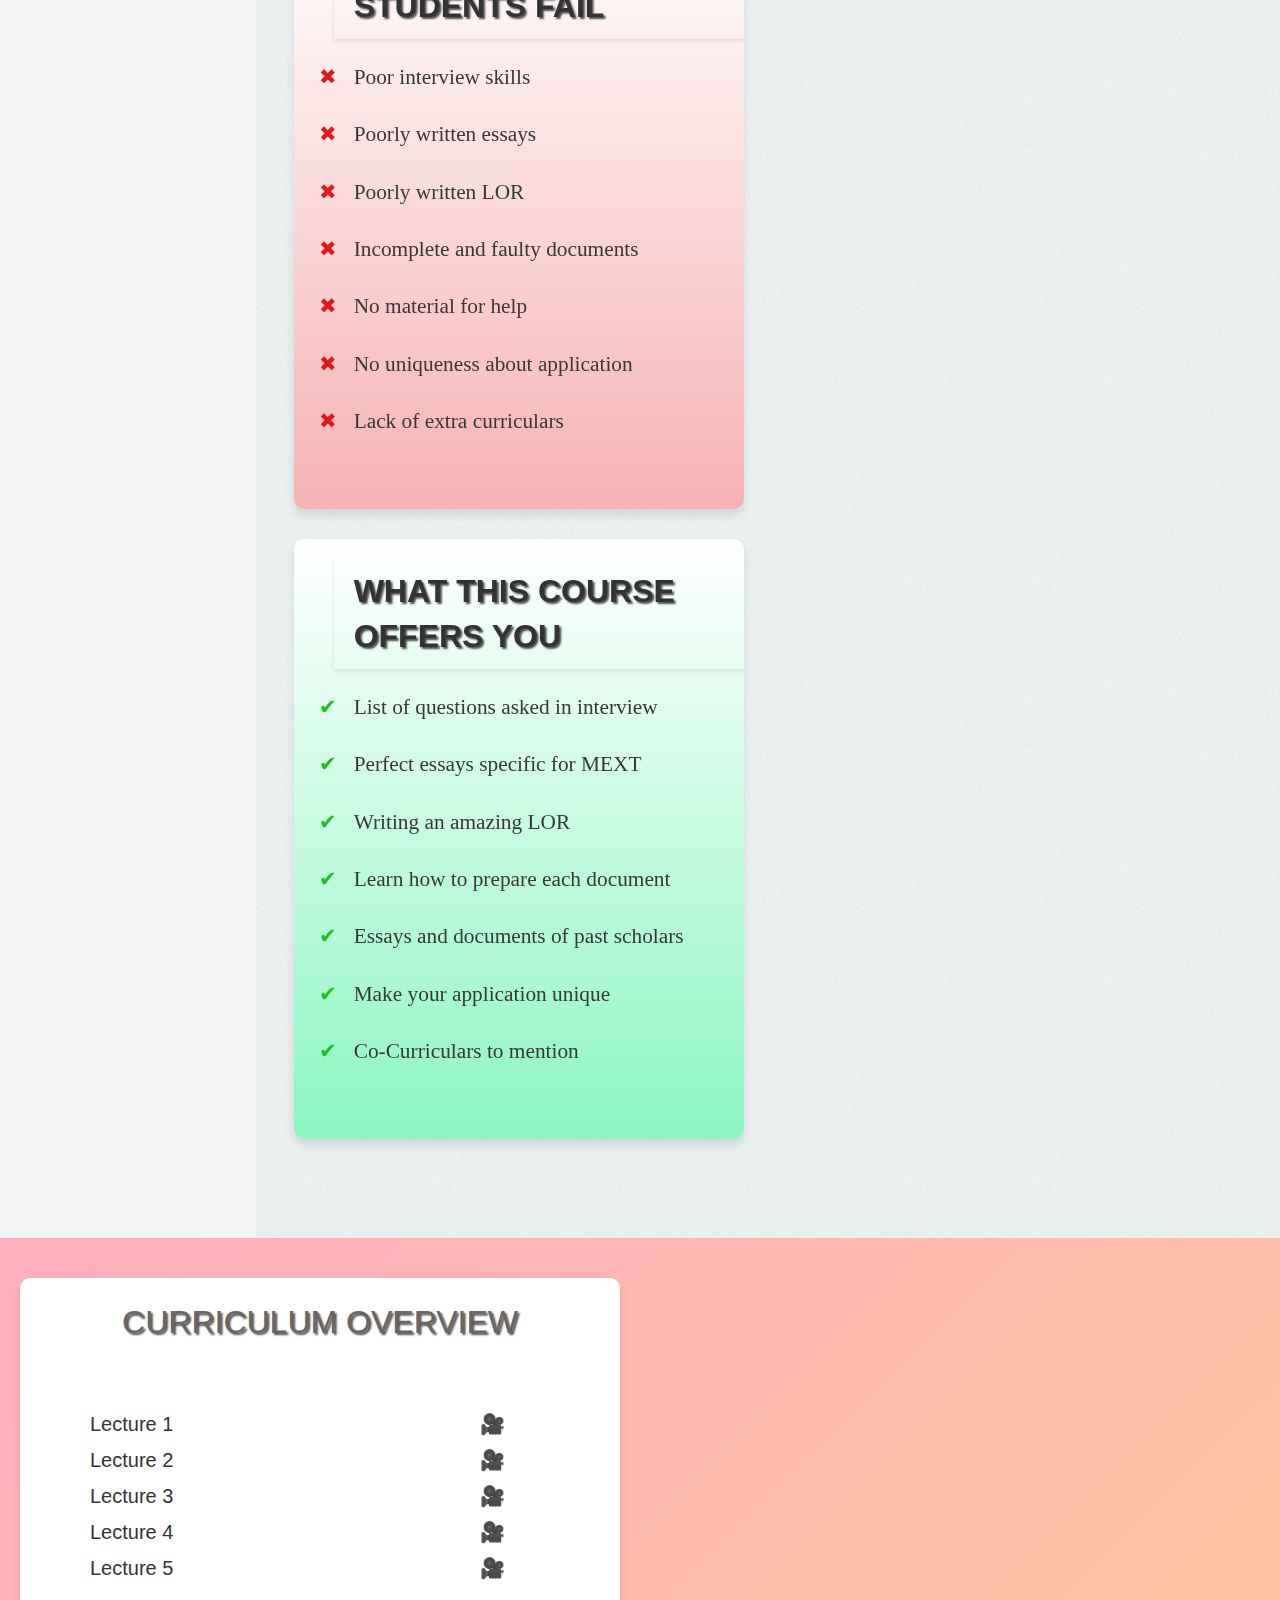
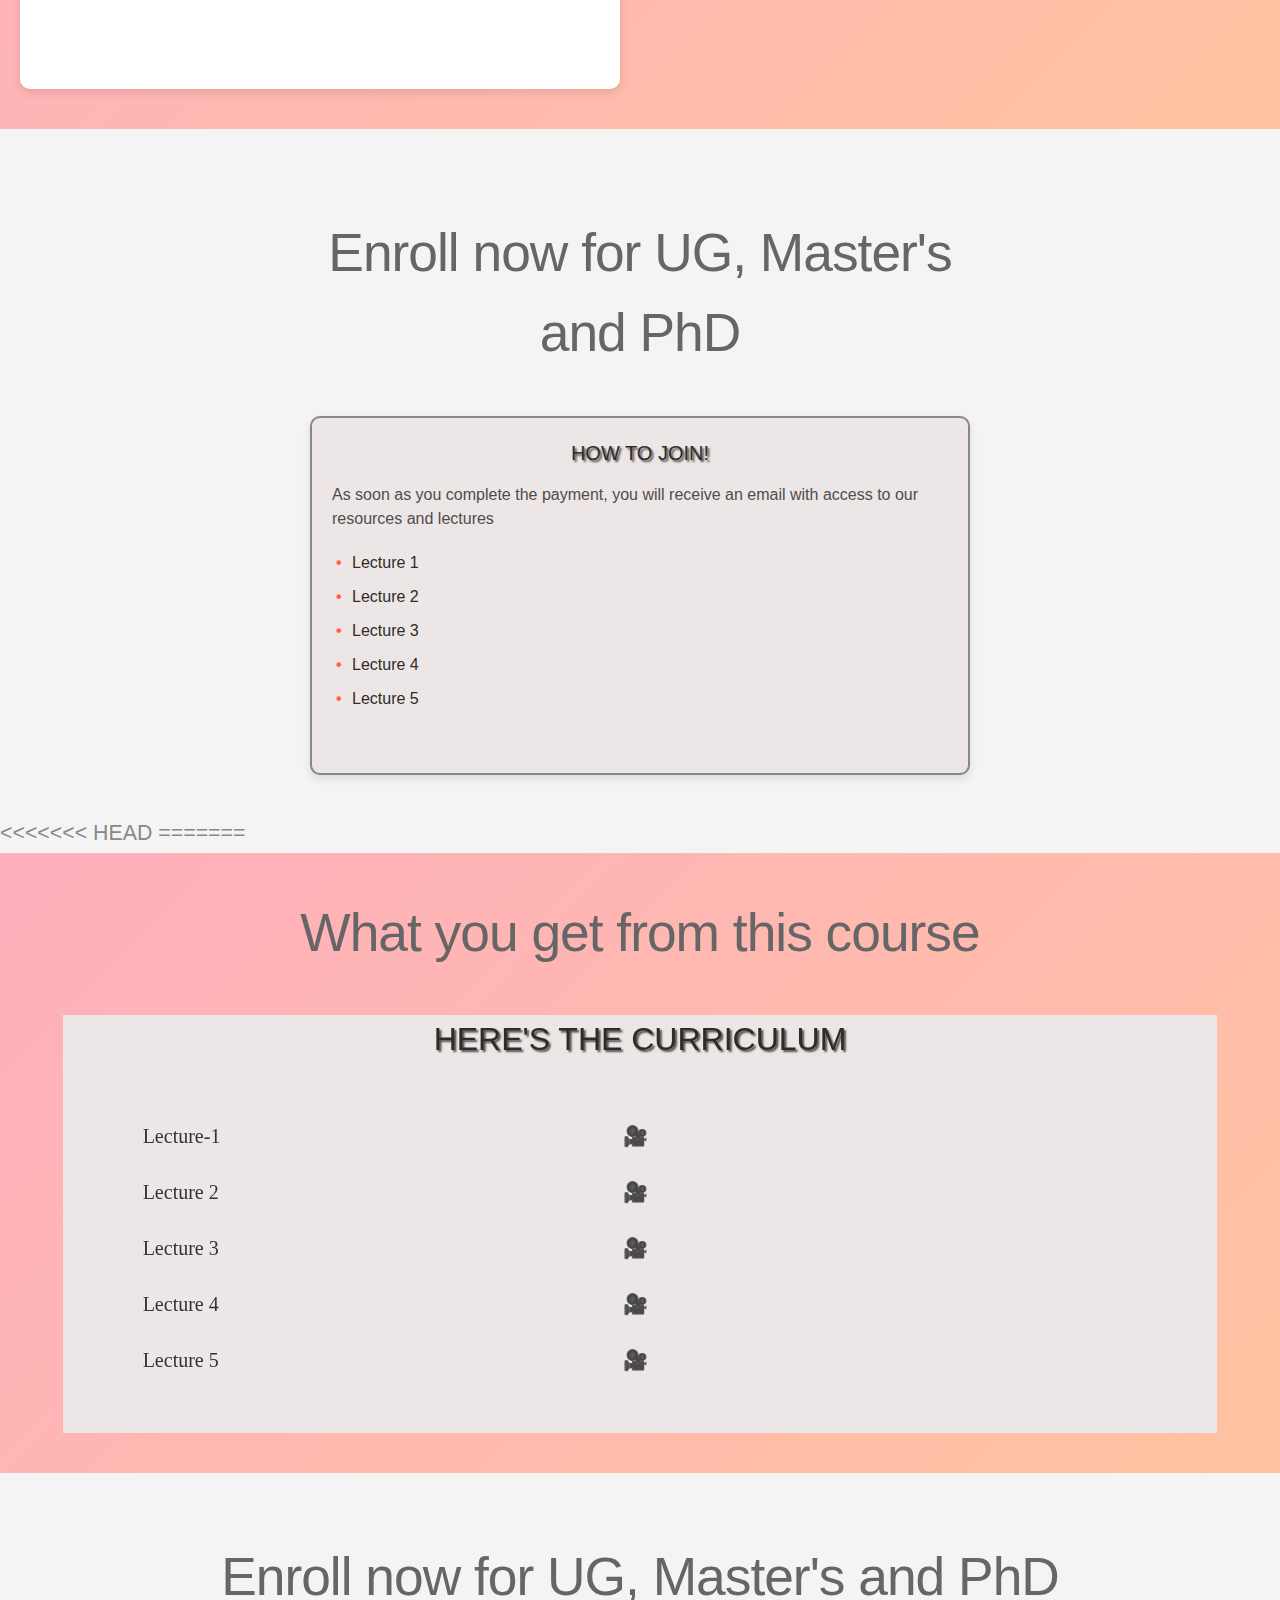
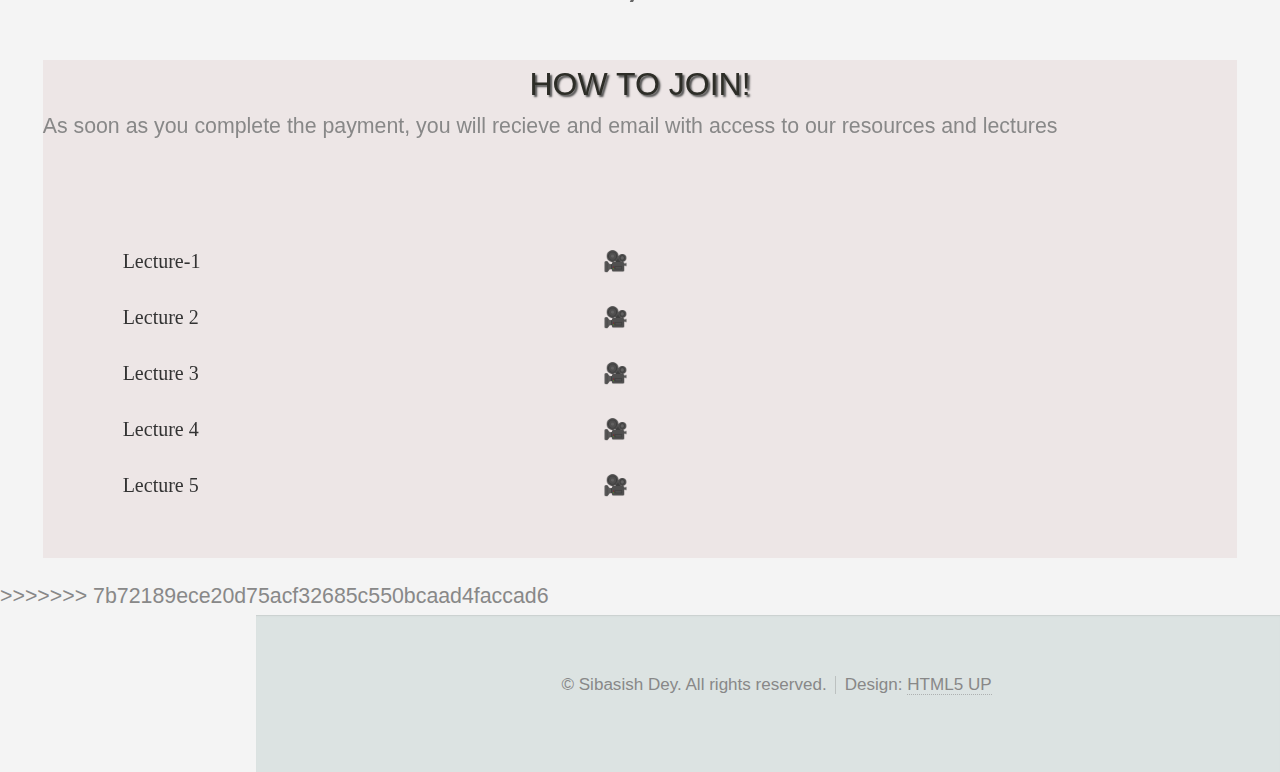
==== commit 301865f6: "Updated Commit" ====
--- a/index.html
+++ b/index.html
@@ -29,6 +29,7 @@
 								<li><a href="#about" id="about-link"><span class="icon solid fa-user">About Me</span></a></li>
 								<li><a href="#portfolio" id="portfolio-link"><span class="icon solid fa-th">Portfolio</span></a></li>
 								<li><a href="#mextcourse" id="mextcourse"><span class="icon solid fa-th">MEXT Course</span></a></li>
+								<li><a href='Payment/index.html' id="Payments"><span class="icon solid fa-coins">Payment</span></a></li>
 								<li><a href="#contact" id="contact-link"><span class="icon solid fa-envelope">Contact</span></a></li>
 							</ul>
 						</nav>
@@ -265,6 +266,77 @@
 						</div>
 					</section> -->
 
+<<<<<<< HEAD
+=======
+				<!-- Course Curriculum-->
+					<section id = "features" class="five">
+						<div class="container">
+							<header>
+								<h2>What you get from this course</h2>
+							</header>
+								
+									<div class ="features-list" id="" style=" background-color: rgb(237, 230, 230);">
+										<h3 style="color: rgb(45, 45, 39);"> Here's the curriculum</h3>
+										
+
+										<div class="content">
+											<ul class="checkmark-list">
+												<li>Lecture-1</li>
+												<li>Lecture 2</li>
+												<li>Lecture 3</li>
+												<li>Lecture 4</li>
+												<li>Lecture 5</li>
+											</ul>
+										</div>
+									</div>
+							
+							
+							
+
+
+						</div>
+
+						<!--also post youtube link to module 1 here-->
+
+
+					</section>
+				
+				<!-- Enroll Now-->
+					<section id ="enroll" class="six">
+						<div class="container">
+							<header>
+								<h2>Enroll now for UG, Master's and PhD</h2>
+							</header>
+								
+									<div class ="features-list" id="" style=" background-color: rgb(237, 230, 230);">
+										<h3 style="color: rgb(45, 45, 39);"> How to Join!</h3>
+
+										<p> As soon as you complete the payment, you will recieve and email with access to our resources and lectures</p>
+										
+
+										<div class="content">
+											<ul class="checkmark-list">
+												<li>Lecture-1</li>
+												<li>Lecture 2</li>
+												<li>Lecture 3</li>
+												<li>Lecture 4</li>
+												<li>Lecture 5</li>
+											</ul>
+										</div>
+									</div>
+							
+							
+
+
+						</div>
+
+						
+
+					</section>
+
+			</div>
+
+>>>>>>> 7b72189ece20d75acf32685c550bcaad4faccad6
 		<!-- Footer -->
 			<div id="footer">
 				<!-- Copyright -->
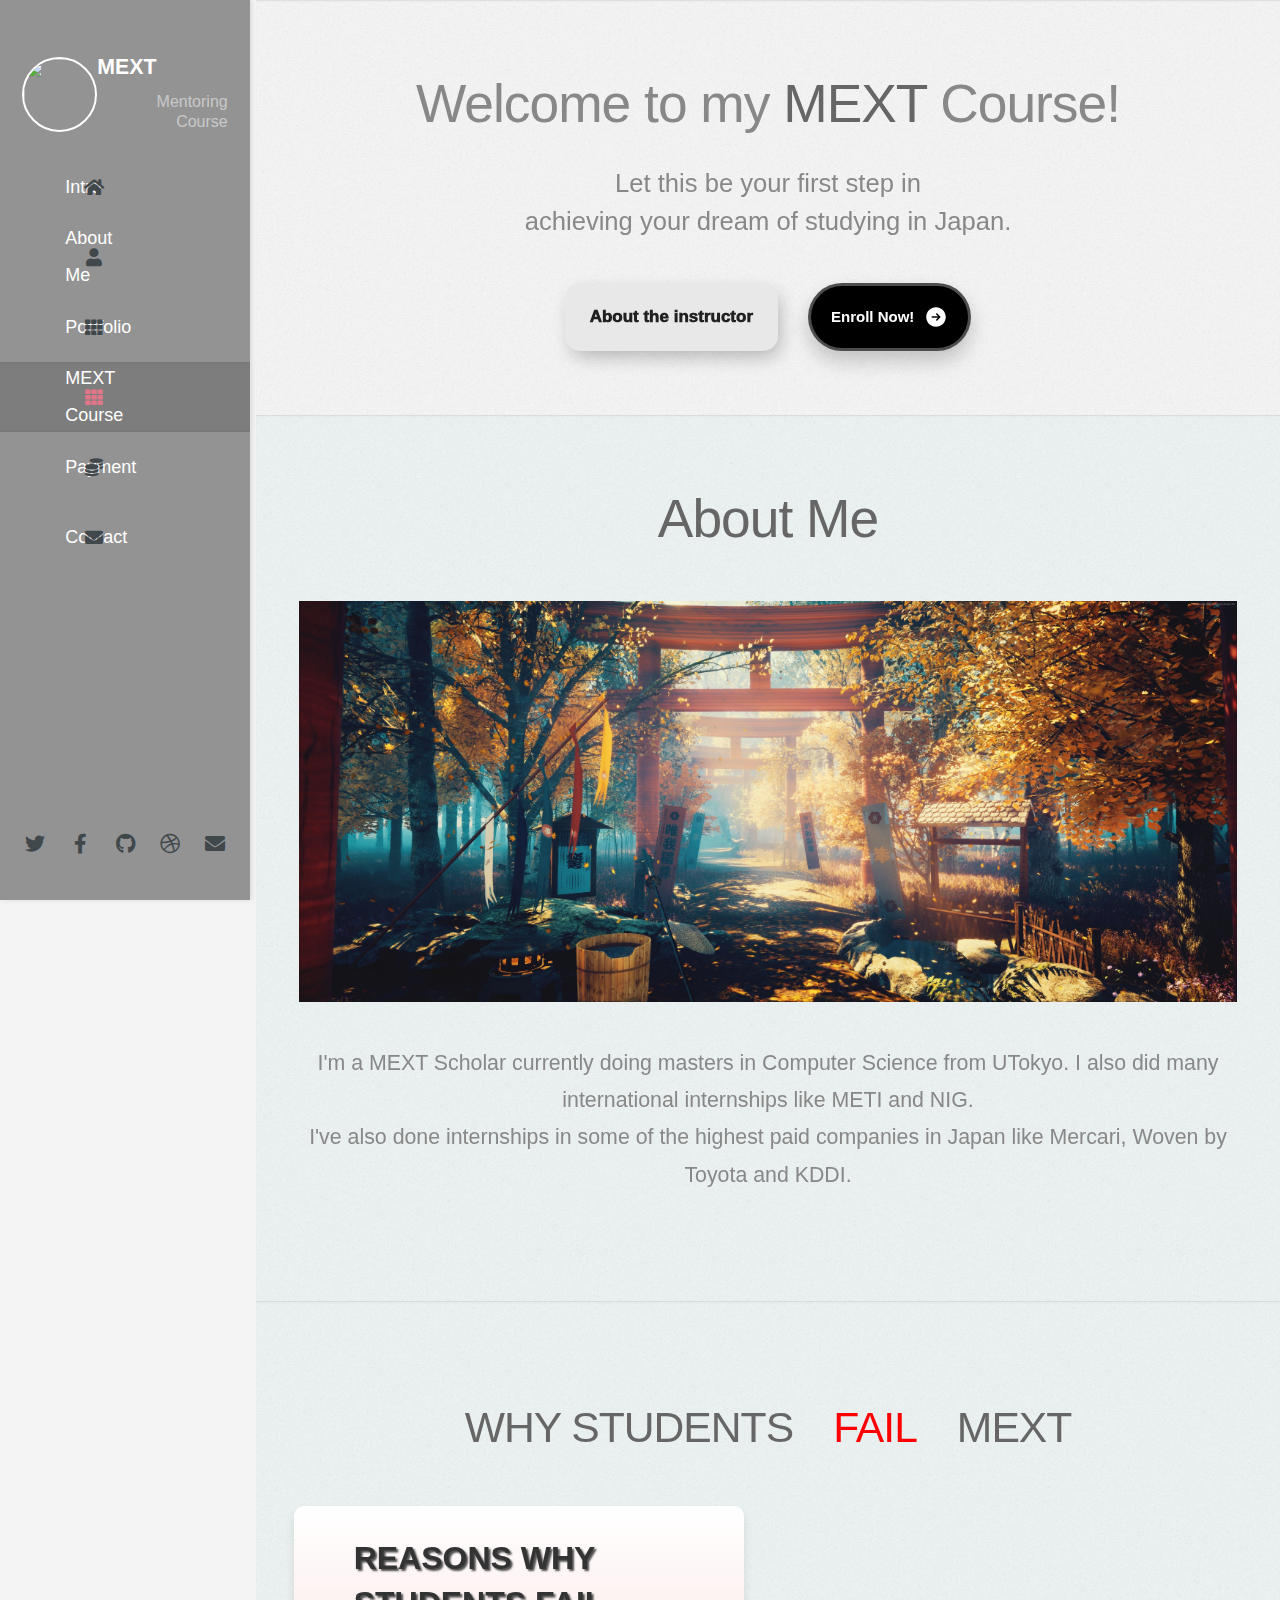
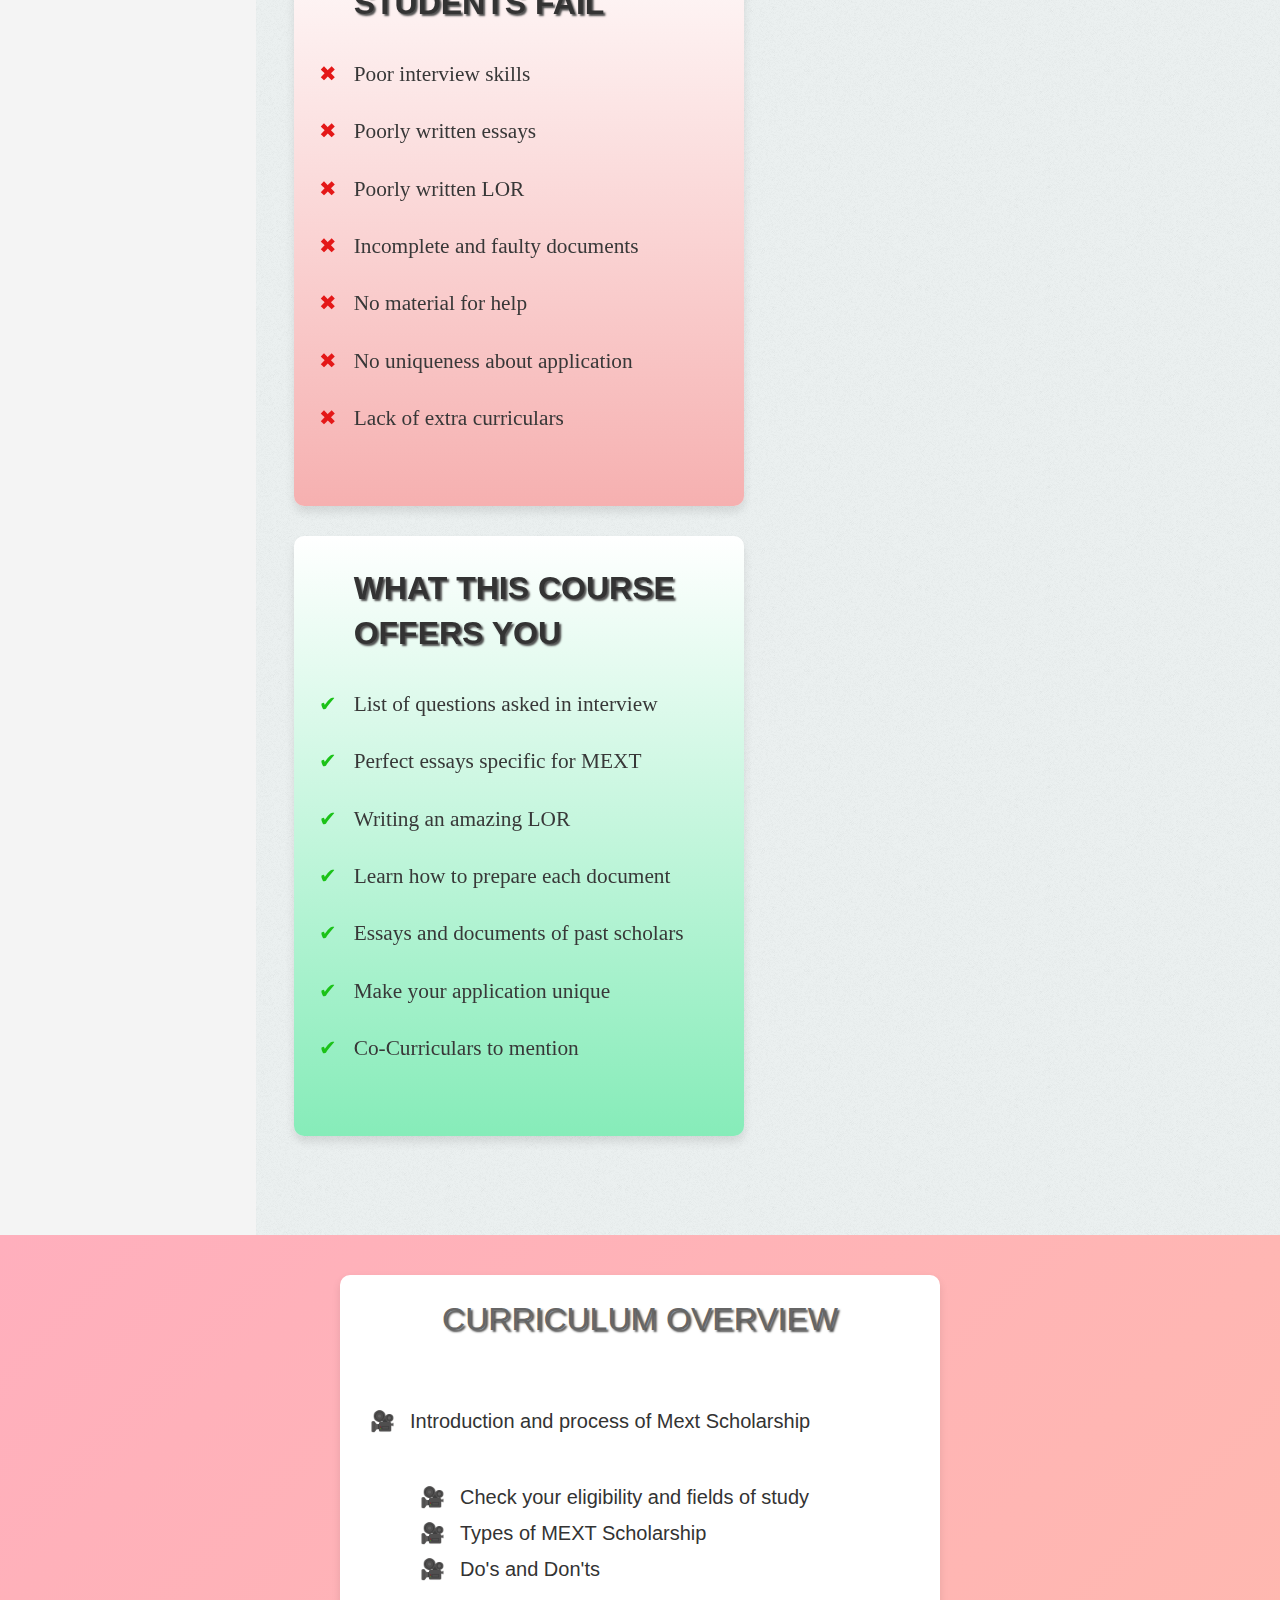
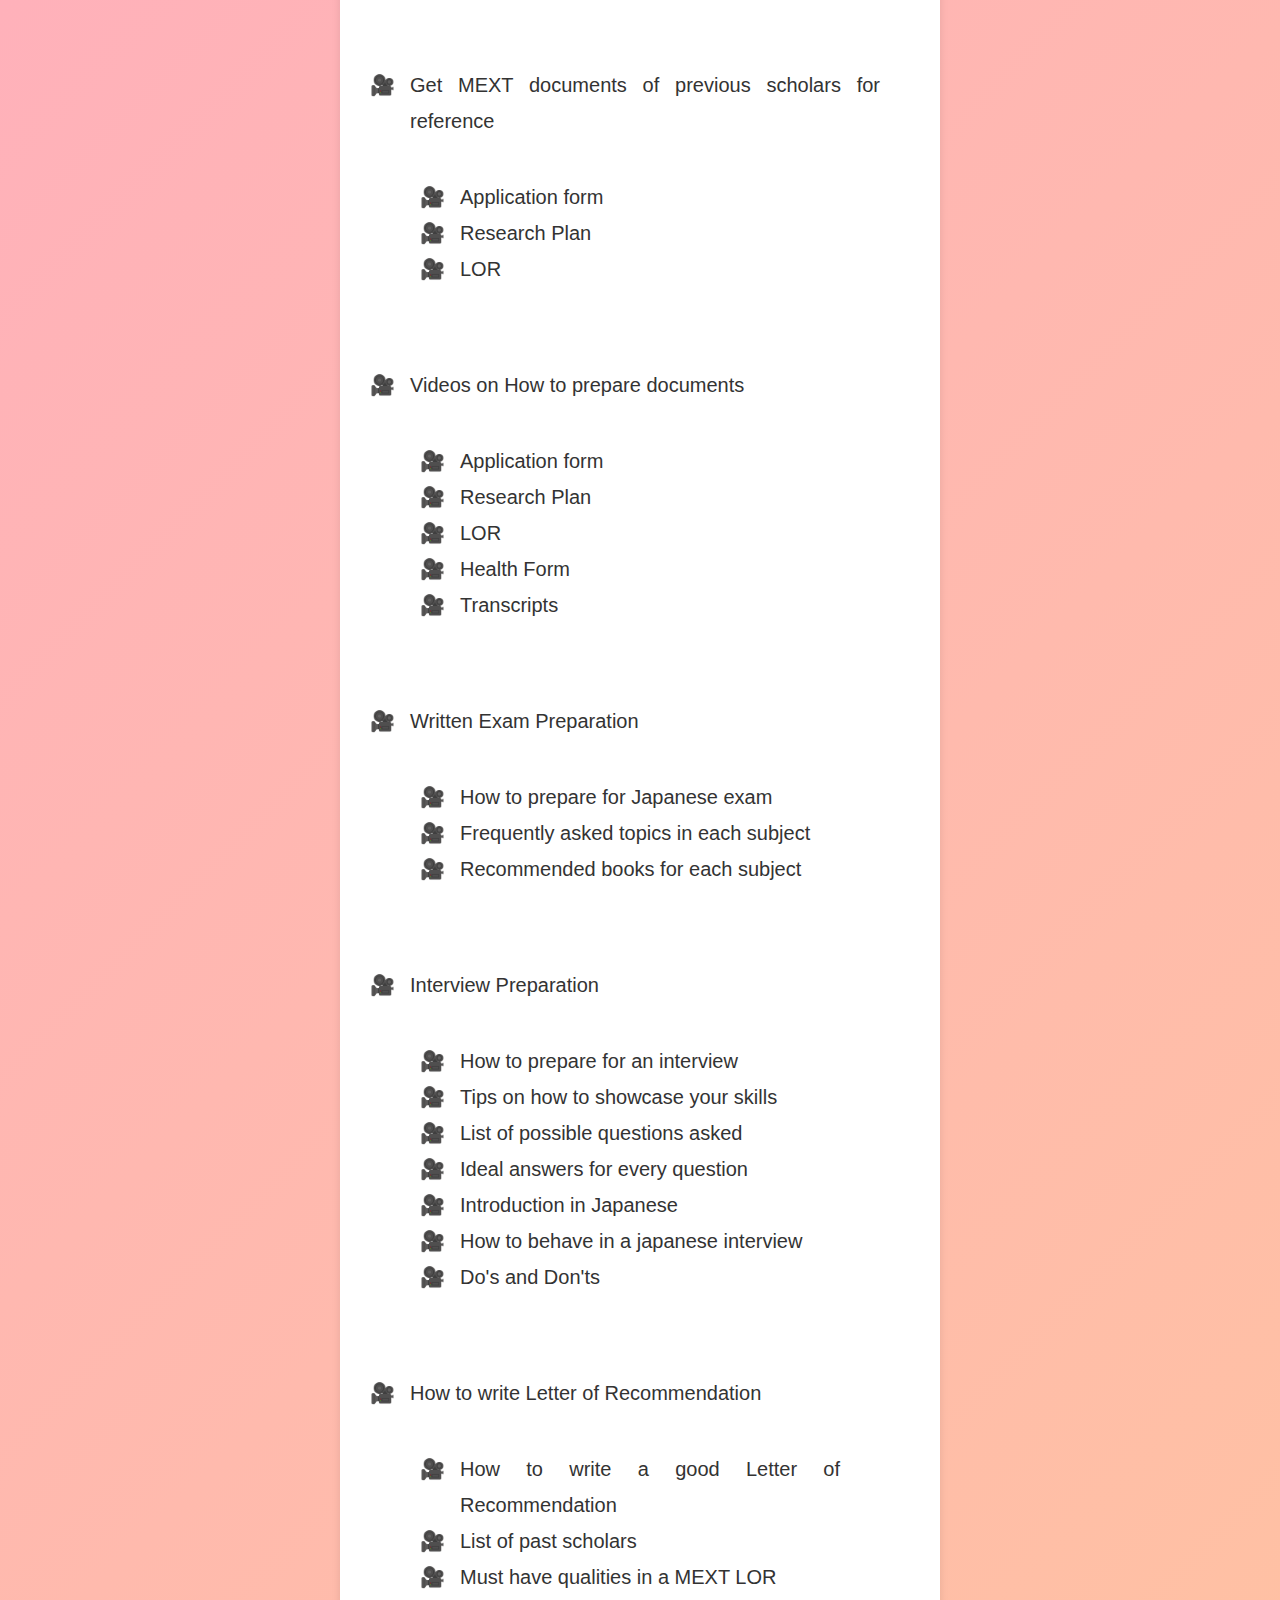
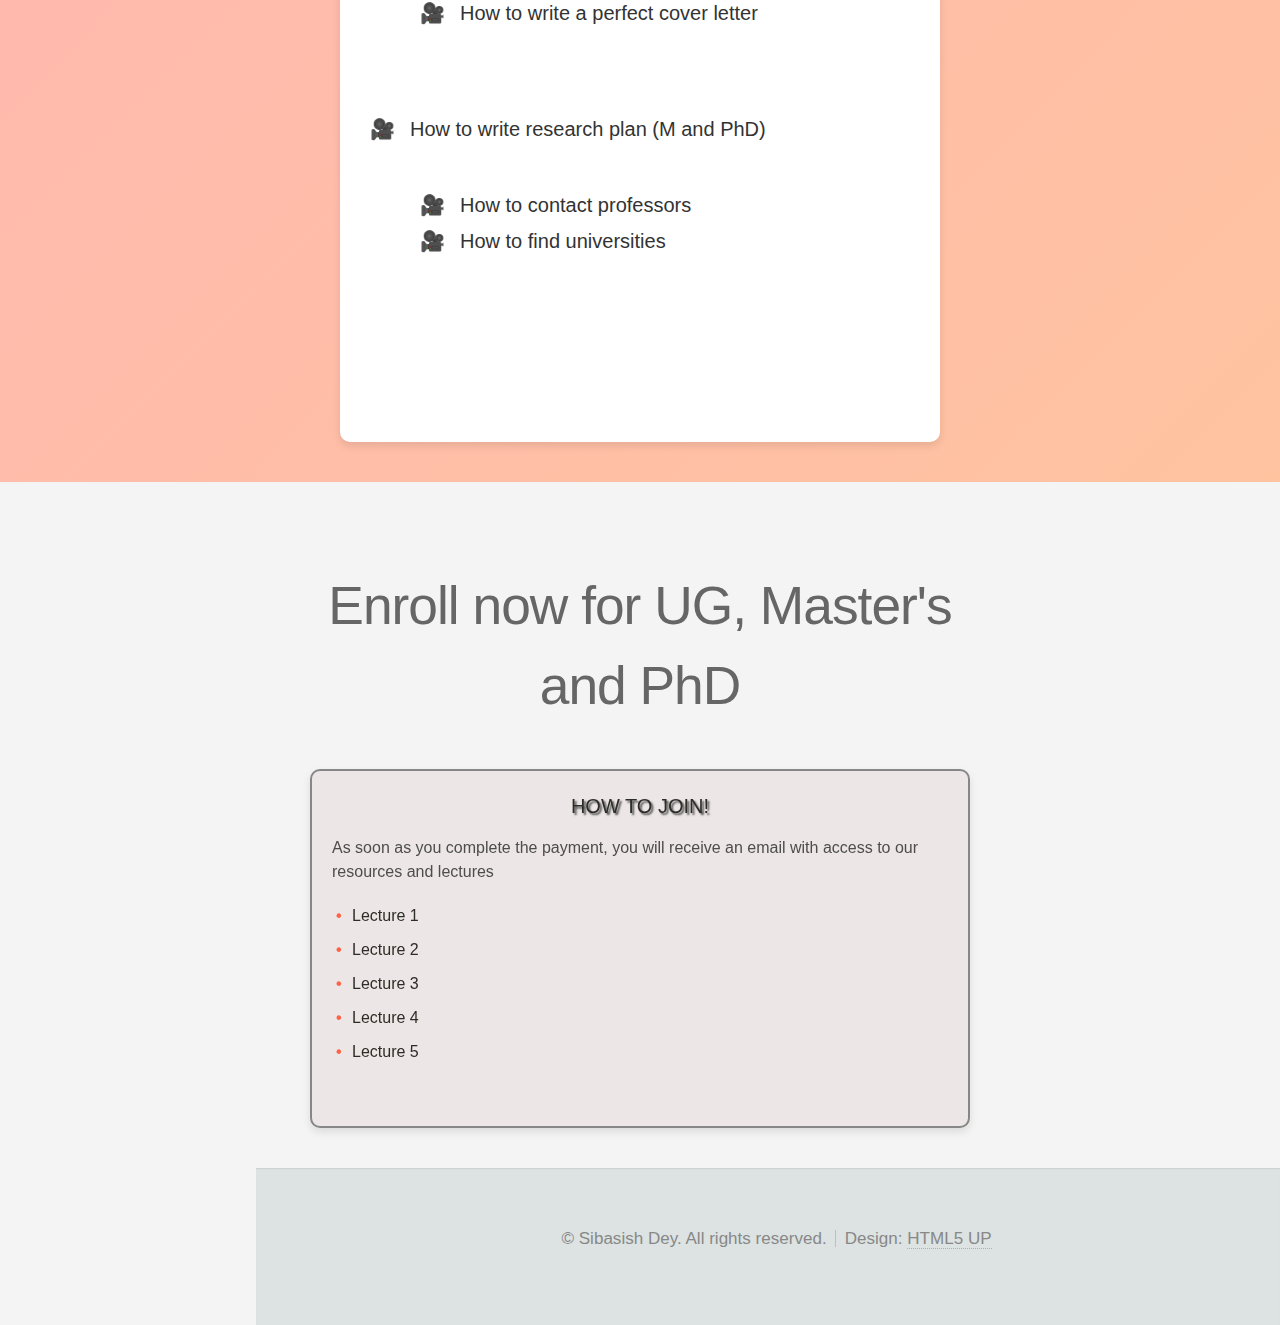
==== commit 5d8875fa: "Commit Update" ====
--- a/index.html
+++ b/index.html
@@ -81,7 +81,7 @@
 						</header>
 
 						<a href="#" class="image featured"><img src="images/pic08.jpg" alt="" /></a>
-						<p> I'm a MEXT Scholar currently doing masters in computer science from UTokyo. I also did many international internships like METI and NIG. <br> 
+						<p> I'm a MEXT Scholar currently doing masters in Computer Science from UTokyo. I also did many international internships like METI and NIG. <br> 
 							I've also done internships in some of the highest paid companies in Japan like Mercari, Woven by Toyota and KDDI.</p>
 					</div>
 				</section>
@@ -196,14 +196,131 @@
 							<h3> Curriculum Overview </h3>
 							<div class="features-list" id="curr">
 						  		<ul class="check-list" id="lecture">
-									<li>Lecture 1</li>
-									<li>Lecture 2</li>
-									<li>Lecture 3</li>
-									<li>Lecture 4</li>
-									<li>Lecture 5</li>
+									<li>Introduction and process of Mext Scholarship
+										<ul>
+											<li>Check your eligibility and fields of study</li>
+											<li>Types of MEXT Scholarship</li>
+											<li>Do's and Don'ts</li>
+										</ul>
+									</li>
+									<li>Get MEXT documents of previous scholars for reference
+										<ul>
+											<li>Application form</li>
+											<li>Research Plan</li>
+											<li>LOR</li>
+										</ul>
+									</li>
+
+									<li>Videos on How to prepare documents
+										<ul>
+											<li>Application form</li>
+                                            <li>Research Plan</li>
+                                            <li>LOR</li>
+                                            <li>Health Form</li>
+                                            <li>Transcripts</li>
+										</ul>
+									</li>
+
+									<li>Written Exam Preparation
+										<ul>
+											<li>How to prepare for Japanese exam</li>
+											<li>Frequently asked topics in each subject</li>
+											<li>Recommended books for each subject</li>
+										</ul>
+									</li>
+
+									<li>Interview Preparation
+										<ul>
+                                            <li>How to prepare for an interview</li>
+                                            <li>Tips on how to showcase your skills</li>
+                                            <li>List of possible questions asked</li>
+											<li>Ideal answers for every question</li>
+											<li>Introduction in Japanese</li>
+											<li>How to behave in a japanese interview</li>
+											<li>Do's and Don'ts</li>
+                                        </ul>
+									</li>
+
+									<li>How to write Letter of Recommendation
+										<ul>
+											<li>How to write a good Letter of Recommendation</li>
+                                            <li>List of past scholars</li>
+                                            <li>Must have qualities in a MEXT LOR</li>
+                                            <li>How to write a perfect cover letter</li>
+										</ul>
+									</li>
+
+									<li>How to write research plan (M and PhD)
+										<ul>
+											<li>How to contact professors</li>
+											<li>How to find universities</li>
+										</ul>
+									</li>
 						  		</ul>
 							</div>
 						</div>
+
+					<!--Bonus Section (can be implemented later)-->
+
+						<!--<div id="w-node-_277cf872-7383-349e-3341-c22f57d52c5b-9e4283b7" class="curriculum_card-wrapper">
+							<img src="https://logos-world.net/wp-content/uploads/2020/08/Fairy-Tail-Logo-700x394.png" loading="lazy" 
+							srcset="https://cdn.prod.website-files.com/65e8a443d3a217849e4283b8/65e8a443d3a217849e428415_Frame%2520237856%2520(4)-p-500.png 500w, 
+							https://cdn.prod.website-files.com/65e8a443d3a217849e4283b8/65e8a443d3a217849e428415_Frame%2520237856%2520(4)-p-800.png 800w, 
+							https://cdn.prod.website-files.com/65e8a443d3a217849e4283b8/65e8a443d3a217849e428415_Frame%20237856%20(4).webp 1072w" 
+							sizes="(max-width: 767px) 100vw, (max-width: 991px) 85vw, (max-width: 1279px) 33vw, (max-width: 1919px) 34vw, 521.71875px" alt="">
+							
+							<div class="curriculum_heading-wrapper">
+							   <h3>How to crack the MEXT Scholarship Exam</h3>
+							   <p>Instructed by Jai Agnihotri</p>
+							</div>
+							<div class="card_list-wrapper">
+							   <div class="card_list">
+								  <div class="html-embed-5 w-embed">
+									 <svg width="20" height="21" viewBox="0 0 20 21" fill="none" xmlns="http://www.w3.org/2000/svg">
+										<circle cx="10" cy="10.5" r="10" fill="#C13438"></circle>
+										<path d="M6.39062 11.0156L8.79688 13.4219L13.6094 8.26562" stroke="white" stroke-width="1.5" stroke-linecap="round" stroke-linejoin="round"></path>
+									 </svg>
+								  </div>
+								  <p class="list-text">Easy payment method</p>
+							   </div>
+							   <div class="card_list">
+								  <div class="html-embed-5 w-embed">
+									 <svg width="20" height="21" viewBox="0 0 20 21" fill="none" xmlns="http://www.w3.org/2000/svg">
+										<circle cx="10" cy="10.5" r="10" fill="#C13438"></circle>
+										<path d="M6.39062 11.0156L8.79688 13.4219L13.6094 8.26562" stroke="white" stroke-width="1.5" stroke-linecap="round" stroke-linejoin="round"></path>
+									 </svg>
+								  </div>
+								  <p class="list-text">Lifetime Access of the Course</p>
+							   </div>
+							   <div class="card_list">
+								  <div class="html-embed-5 w-embed">
+									 <svg width="20" height="21" viewBox="0 0 20 21" fill="none" xmlns="http://www.w3.org/2000/svg">
+										<circle cx="10" cy="10.5" r="10" fill="#C13438"></circle>
+										<path d="M6.39062 11.0156L8.79688 13.4219L13.6094 8.26562" stroke="white" stroke-width="1.5" stroke-linecap="round" stroke-linejoin="round"></path>
+									 </svg>
+								  </div>
+								  <p class="list-text">Learn Anytime, Anywhere</p>
+							   </div>
+							   <div class="card_list">
+								  <div class="html-embed-5 w-embed">
+									 <svg width="20" height="21" viewBox="0 0 20 21" fill="none" xmlns="http://www.w3.org/2000/svg">
+										<circle cx="10" cy="10.5" r="10" fill="#C13438"></circle>
+										<path d="M6.39062 11.0156L8.79688 13.4219L13.6094 8.26562" stroke="white" stroke-width="1.5" stroke-linecap="round" stroke-linejoin="round"></path>
+									 </svg>
+								  </div>
+								  <p class="list-text">Guaranteed Best Pricing from the Market</p>
+							   </div>
+							   <div class="card_list">
+								  <div class="html-embed-5 w-embed">
+									 <svg width="20" height="21" viewBox="0 0 20 21" fill="none" xmlns="http://www.w3.org/2000/svg">
+										<circle cx="10" cy="10.5" r="10" fill="#C13438"></circle>
+										<path d="M6.39062 11.0156L8.79688 13.4219L13.6094 8.26562" stroke="white" stroke-width="1.5" stroke-linecap="round" stroke-linejoin="round"></path>
+									 </svg>
+								  </div>
+								  <p class="list-text">24/7 Instant Email Support</p>
+							   </div>
+							</div>
+						</div>-->
 
 						<!-- YouTube video embed -->
     					<div class="video-container">
@@ -266,77 +383,6 @@
 						</div>
 					</section> -->
 
-<<<<<<< HEAD
-=======
-				<!-- Course Curriculum-->
-					<section id = "features" class="five">
-						<div class="container">
-							<header>
-								<h2>What you get from this course</h2>
-							</header>
-								
-									<div class ="features-list" id="" style=" background-color: rgb(237, 230, 230);">
-										<h3 style="color: rgb(45, 45, 39);"> Here's the curriculum</h3>
-										
-
-										<div class="content">
-											<ul class="checkmark-list">
-												<li>Lecture-1</li>
-												<li>Lecture 2</li>
-												<li>Lecture 3</li>
-												<li>Lecture 4</li>
-												<li>Lecture 5</li>
-											</ul>
-										</div>
-									</div>
-							
-							
-							
-
-
-						</div>
-
-						<!--also post youtube link to module 1 here-->
-
-
-					</section>
-				
-				<!-- Enroll Now-->
-					<section id ="enroll" class="six">
-						<div class="container">
-							<header>
-								<h2>Enroll now for UG, Master's and PhD</h2>
-							</header>
-								
-									<div class ="features-list" id="" style=" background-color: rgb(237, 230, 230);">
-										<h3 style="color: rgb(45, 45, 39);"> How to Join!</h3>
-
-										<p> As soon as you complete the payment, you will recieve and email with access to our resources and lectures</p>
-										
-
-										<div class="content">
-											<ul class="checkmark-list">
-												<li>Lecture-1</li>
-												<li>Lecture 2</li>
-												<li>Lecture 3</li>
-												<li>Lecture 4</li>
-												<li>Lecture 5</li>
-											</ul>
-										</div>
-									</div>
-							
-							
-
-
-						</div>
-
-						
-
-					</section>
-
-			</div>
-
->>>>>>> 7b72189ece20d75acf32685c550bcaad4faccad6
 		<!-- Footer -->
 			<div id="footer">
 				<!-- Copyright -->
--- a/assets/css/courses.css
+++ b/assets/css/courses.css
@@ -17,23 +17,21 @@
   /* Headline Styles */
   .headline-fail {
     display: flex;
-    justify-content: space-between;
-    align-items: center;
+    justify-content: center;
   }
   
   .headline-fail h2 {
     font-size: 2em;
-    font-weight: bold;
+    font-weight: normal;
     margin: 0px;
     display: inline-block;
     text-transform: uppercase;
     padding: 10px 20px;
-    border-bottom: 3px solid #e41818;
   }
   
   .headline-fail h2:nth-child(2) {
     color: rgb(255, 0, 0);
-    margin: 0 10px;
+    margin: auto;
   }
   
   /* Row Styles */
@@ -69,7 +67,6 @@
     padding: 10px 20px; /* Add padding */
     margin-bottom: 15px; /* Add bottom margin for spacing */
     margin-left: 20px; /* Adjust left margin of h3 */
-    box-shadow: 0 2px 4px rgba(0, 0, 0, 0.1); /* Subtle shadow for depth */
   }
   
   .crossmark-list {
@@ -134,18 +131,18 @@
 
   /* Red Card Styles */
   #ug-course-id-1 {
-    background: linear-gradient(180deg, #ffffff 0%, rgb(246, 178, 178) 100%);
+    background: linear-gradient(180deg, #ffffff 0%, rgb(246, 176, 176) 100%);
     color: #383838;
   }
 
   /* Green Card Styles */
   #ug-course-id-2 {
-    background: linear-gradient(180deg, #ffffff 0%, rgb(140, 246, 193) 100%);
+    background: linear-gradient(180deg, #ffffff 0%, rgb(134, 236, 185) 100%);
     color: #383838;
   }
 
   /* Responsive Styles */
-  @media screen and (max-width: 768px) {
+  @media screen and (max-width: 414px) {
     .ug-course {
       width: 100%;
       margin: 15px 0;
@@ -198,8 +195,7 @@
     content: "🎥";
     display: inline-flex;
     position: absolute;
-    left: 480px;
-    margin-right: 10px;
+    margin-left: -40px;
   }
   
   ul {
@@ -209,21 +205,22 @@
 
   /* Center the video container horizontally */
   .video-container {
-    position: relative;
-    width: 100%; /* Full width */
+    position: absolute;
+    width: 50%; /* Full width */
     max-width: 600px; /* Maximum width */
-    padding-top: 25%; /* 16:9 aspect ratio (9/16*100) */
+    padding-top: 25%; /* 16:9 aspect ratio */
+    right: -200px;
     margin: 0 auto; /* Center align */
-    border-radius: 10px; /* Optional: Reduce border radius for better aesthetics */
+    border-radius: 20px; /* Optional: Reduce border radius for better aesthetics */
     overflow: hidden; /* Hide overflow */
 }
 
   .video-container iframe {
-    position: absolute;
+    position:absolute;
     top: 0;
     left: 0;
-    width: 100%;
-    height: 100%;
+    width: 50%;
+    height: 50%;
     border-radius: inherit; /* Inherit the border radius from the container */
 }
 
--- a/assets/css/navbar.css
+++ b/assets/css/navbar.css
@@ -12,7 +12,7 @@
     top: 0;
     bottom: 0;
     background: rgb(252,176,69);
-    background: linear-gradient(120deg, #000, gray);
+    background: rgb(147, 147, 147);
     color: white;
     display: flex;
     flex-direction: column;
@@ -20,10 +20,6 @@
     padding: 20px 0;
     box-shadow: 2px 0 5px rgba(0,0,0,0.1);
     transition: transform 0.3s ease-in-out;
-}
-
-#header:hover {
-    transform: translateX(0);
 }
 
 #logo {
@@ -53,6 +49,16 @@
     align-content: flex-end;
 }
 
+#nav {
+    display: flex;
+    flex-direction: row;
+    align-items: center;
+    padding: 0;
+    margin: 0;
+    width: 100%;
+    overflow: hidden;
+}
+
 #nav ul {
     list-style: none;
     padding: 0;
@@ -65,12 +71,11 @@
 }
 
 #nav ul li a {
-    display: flex;
     align-items: center;
-    padding: 20px 30px;
+    padding: 15px 35px;
     color: white;
     text-decoration: none;
-    font-size: 18px;
+    font-size: 12px;
     transition: background 0.3s, padding-left 0.3s;
 }
 
@@ -81,10 +86,6 @@
     color: white;
     font-size: 18px;
     transition: background 0.3s, padding-left 0.3s;
-}
-
-#nav ul li a span:hover {
-    color: linear-gradient(Red, rgba(255, 255, 255, 0));
 }
 
 #nav ul li a:hover {
@@ -124,7 +125,7 @@
 }
 
 /* Responsive */
-@media (max-width: 768px) {
+@media (max-width: 414px) {
     #header {
         width: 200px;
     }
